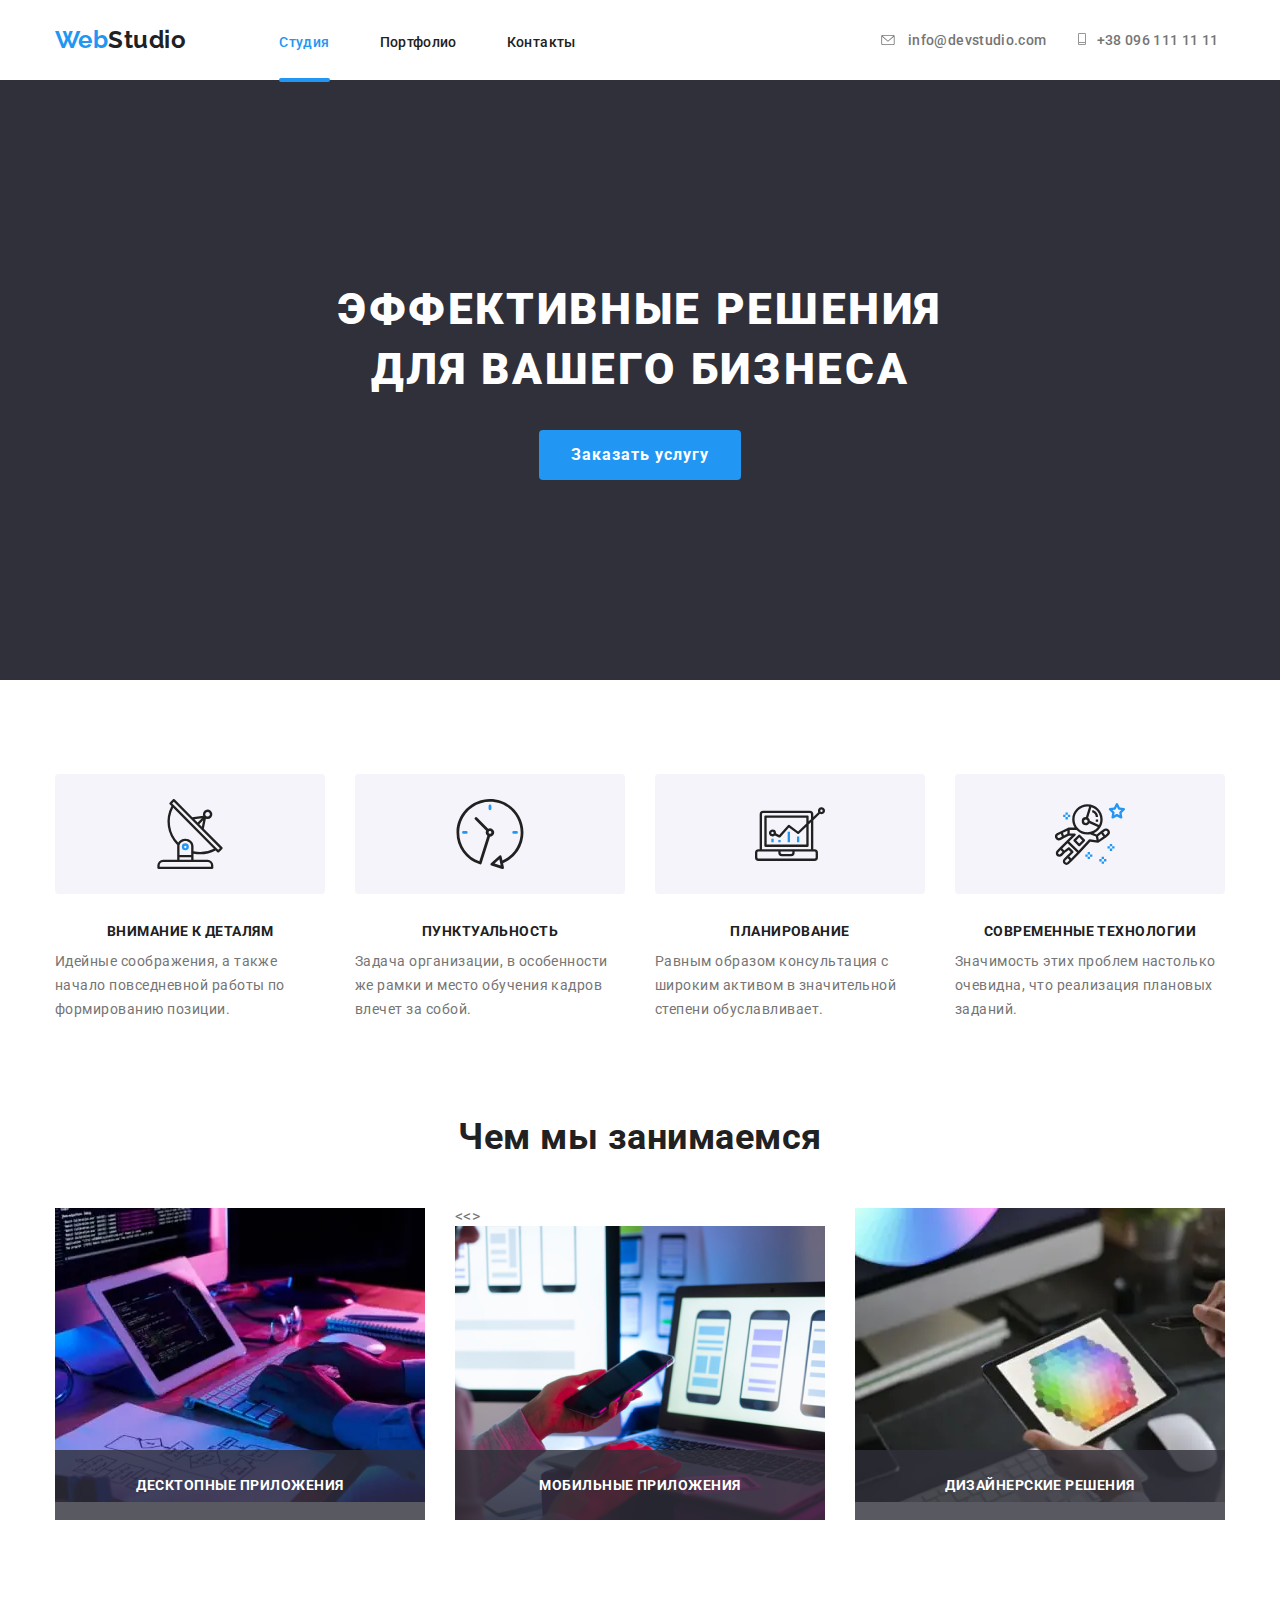
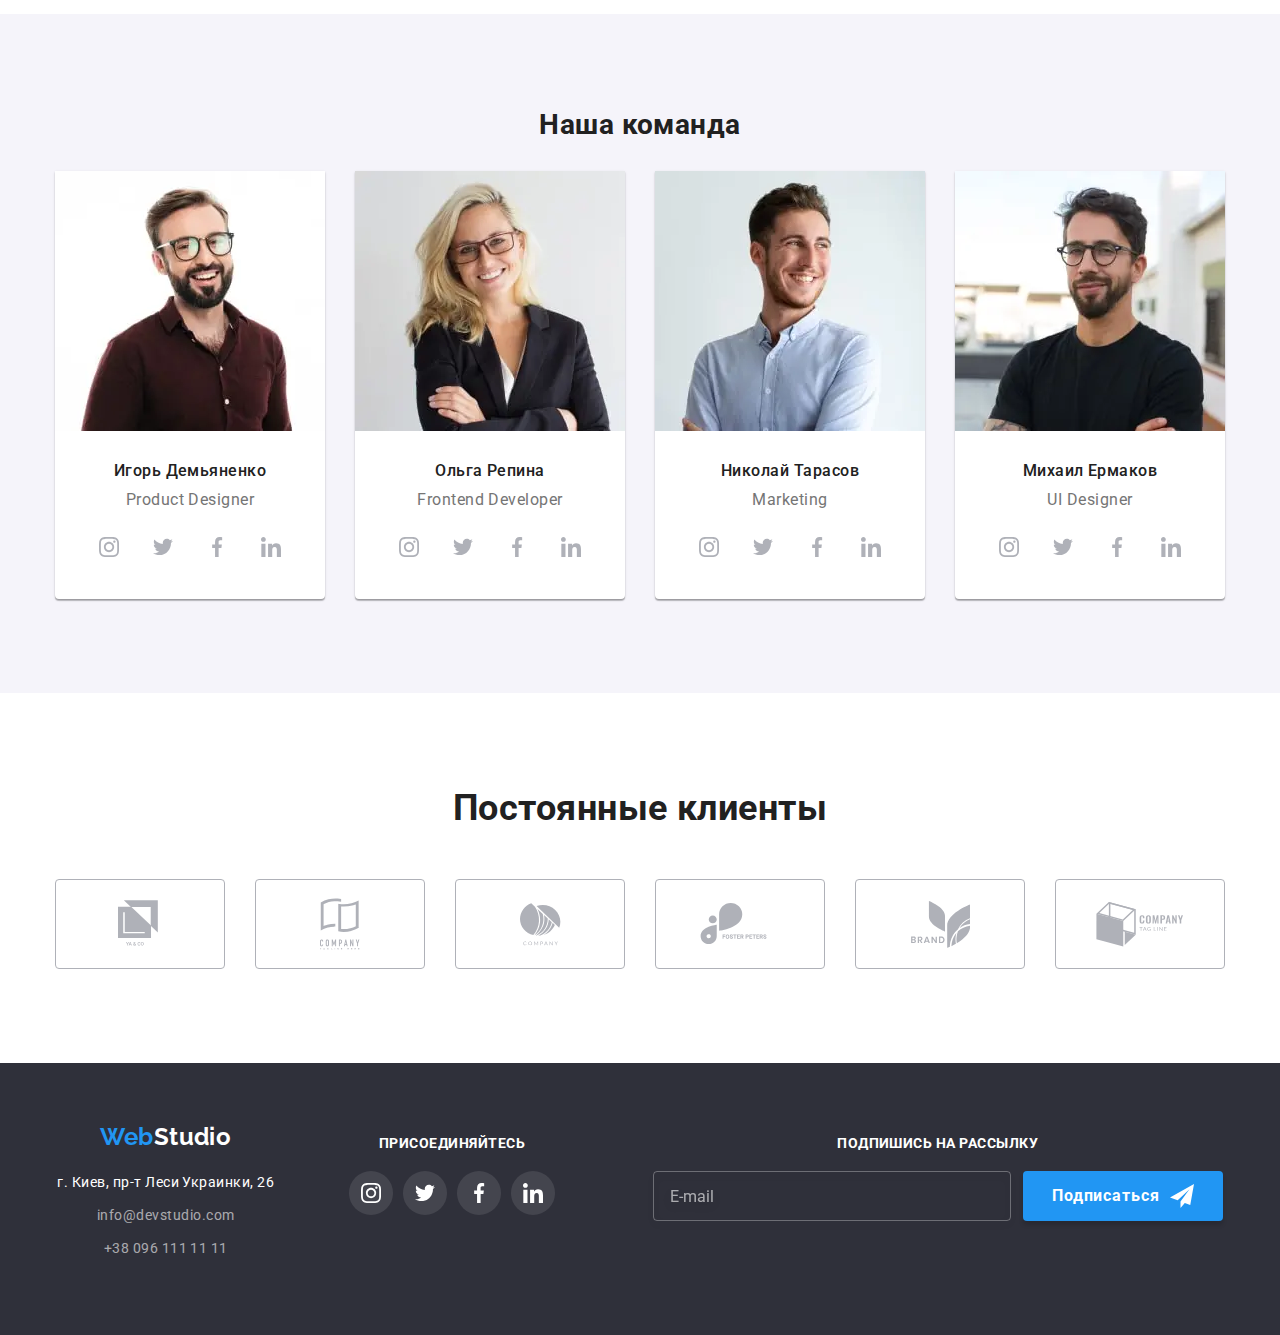
==== index.html @ 1064c952 "hw8" ====
<!DOCTYPE html>
<html lang="ru">

<head>
    <meta charset="UTF-8">
    <meta name="viewport" content="width=device-width, initial-scale=1.0">
    <title>Homework</title>
    <link
        href="https://fonts.googleapis.com/css2?family=Raleway:wght@700&family=Roboto:wght@400;500;700;900&display=swap"
        rel="stylesheet">
    <link rel="stylesheet"
        href="https://cdnjs.cloudflare.com/ajax/libs/modern-normalize/0.7.0/modern-normalize.min.css">
    <link rel="stylesheet" href="./css/main.min.css">

<body>
    <!-- шапка  -->
    <header class="page-header">
        <div class="container">
            <nav class="navigation-contacts">
                <a href=" ./index.html" class="logo link">
                    <span class="logo-color">Web</span>Studio</a>
                <button type="button" class="menu-button is-open" aria-controls="menu-container" aria-expanded="false"
                    data-menu-button>
                    <svg width="20px" height="20px" class="button-svg" aria-label="переключатель мобильного меню">
                        <use class="icon-cross" href="./icons/sprite3.svg#icon-cross-form">
                        </use>
                        <use class="icon-menu" href="./icons/sprite6.svg#menu"></use>
                    </svg></button>
                <div class="menu-container is-open" id="menu-container" data-menu>
                    <ul class="site-nav list">
                        <li class="item"><a href="./index.html" class="link current">Студия</a></li>
                        <li class="item"><a href="./porfolio.html" class="link">Портфолио</a></li>
                        <li class="item"><a href="./contacts.html" class="link">Контакты</a></li>
                    </ul>
                    <address class="header-adress">
                        <ul class="site-contacts list">
                            <li class="contact-item item">
                                <a href="mailto:info@devstudio.com" class="link">
                                    <svg class="contact-icon" width="14" height="10">
                                        <use href="./icons/sprite.svg#envelope"></use>
                                    </svg>
                                    info@devstudio.com</a>
                            </li>
                            <li class="contact-item item"><a href="tel:+380961111111" class="link"><svg
                                        class="contact-icon" width="10" height="12">
                                        <use href="./icons/sprite.svg#tel"></use>
                                    </svg>+38 096 111 11 11</a></li>
                        </ul>
                </div>
                </address>
            </nav>
        </div>
    </header>
    <main>
        <!-- заголовок -->
        <section class="hero">
            <div class="container">
                <h1 class="hero-title">Эффективные решения для
                    вашего
                    бизнеса</h1>
                <button type="button" class="button primary" data-modal-open>Заказать услугу</button>
            </div>
        </section>
        <!-- преимущества -->
        <section class="features">
            <div class="container">
                <h2 class="title-invisable visually-hidden">наши преимущества</h2>
                <ul class="features-list list">
                    <li class="features-list__item attention">
                        <h3 class="features-list__title">Внимание к деталям</h3>
                        <p class="features-list__description">Идейные соображения, а также
                            начало повседневной работы по
                            формированию
                            позиции.</p>
                    </li>
                    <li class="features-list__item  punctuality">
                        <h3 class="features-list__title">Пунктуальность</h3>
                        <p class="features-list__description">Задача организации, в особенности же рамки и место
                            обучения кадров
                            влечет
                            за собой.
                        </p>
                    </li>
                    <li class="features-list__item planing">
                        <h3 class="features-list__title">Планирование</h3>
                        <p class="features-list__description">Равным образом консультация с широким активом в
                            значительной степени
                            обуславливает.
                        </p>
                    </li>
                    <li class="features-list__item tech">
                        <h3 class="features-list__title">Современные технологии</h3>
                        <p class="features-list__description">Значимость этих проблем настолько очевидна, что реализация
                            плановых
                            заданий.</p>
                    </li>
                </ul>
            </div>
        </section>
        <!-- чем мы занимаеся -->
        <section class="work">
            <div class="container">
                <h2 class="work-title">Чем мы занимаемся</h2>
                <ul class="list">
                    <li class="item">
                        <picture>
                            <source srcset="./images/work/img-min.webp 1x, ./images/work/img@2x-min.webp 2x"
                                type="image/webp">
                            <source srcset="./images/work/img-min.jpg 1x, ./images/work/img@2x-min.jpg 2x">
                            <img src="./images/img(1).jpg" alt="разработка для пк">
                        </picture>

                        <h3 class="work-area">Десктопные приложения</h3>
                    </li>
                    <li class="item">
                        <<>
                            <source srcset="./images/work/img-1-min.webp 1x, ./images/work/img@2x-1-min.webp 2x"
                                type="image/webp">
                            <source srcset="./images/work/img-1-min.jpg 1x, ./images/work/img@2x-1-min.jpg 2x">
                            <img src="./images/img(2).jpg" alt="разработка для тел">
                            </>
                            <h3 class="work-area">Мобильные приложения</h3>
                    </li>
                    <li class=" item">
                        <picture>
                            <source srcset="./images/work/img-2-min.webp 1x, ./images/work/img@2x-2-min.webp 2x"
                                type="image/webp">
                            <source srcset="./images/work/img-2-min.jpg 1x, ./images/work/img@2x-2-min.jpg 2x">
                            <img src="./images/img(3).jpg" alt="разработка для планшета">
                        </picture>

                        <h3 class="work-area">Дизайнерские решения</h3>
                    </li>
                </ul>
            </div>
        </section>
        <!-- наша команда -->
        <section class="team">
            <div class="container">
                <h2 class="team__title">Наша команда</h2>
                <ul class="team__list list">
                    <li class="item">
                        <picture>
                            <source srcset="./images/team/img-min.webp 1x, ./images/team/img@2x-min.webp 2x"
                                media="(min-width: 1200px)" type="image/webp">
                            <source srcset="./images/team/imgtab-min.webp 1x, ./images/team/imgtab@2x-min.webp 2x"
                                media="(min-width: 768px)" type="image/webp">
                            <source srcset="./images/team/imgmob-min.webp 1x, ./images/team/imgmob@2x-min.webp 2x"
                                media="(min-width: 320px)" type="image/webp">
                            <source srcset="./images/team/img-min.jpg 1x, ./images/team/img@2x-min.jpg 2x"
                                media="(min-width: 1200px)">
                            <source srcset="./images/team/imgtab-min.jpg 1x, ./images/team/imgtab@2x-min.jpg 2x"
                                media="(min-width: 768px)">
                            <source srcset="./images/team/imgmob-min.jpg 1x, ./images/team/imgmob@2x-min.jpg 2x"
                                media="(min-width: 320px)">
                            <img class="team__img" src="./images/img(4).jpg" alt="дизайнер">
                        </picture>

                        <div class="team-content">
                            <h3 class="team-content__name">Игорь Демьяненко</h3>
                            <p class="team-content__position">Product Designer</p>
                            <ul class="social-list list">
                                <li class="social-list-item">
                                    <a href="#" class="social-link link"><svg class="social-list-svg">
                                            <use href="./icons/sprite.svg#instagram"></use>
                                        </svg></a>
                                </li>
                                <li class="social-list-item">
                                    <a href="" class="social-link link">
                                        <svg class="social-list-svg">
                                            <use href="./icons/sprite.svg#twitter"></use>
                                        </svg>
                                    </a>
                                </li>
                                <li class="social-list-item">
                                    <a href="" class="social-link link">
                                        <svg class="social-list-svg">
                                            <use href="./icons/sprite.svg#facebook"></use>
                                        </svg>
                                    </a>
                                </li>
                                <li class="social-list-item">
                                    <a href="" class="social-link link">
                                        <svg class="social-list-svg">
                                            <use href="./icons/sprite.svg#linkedin"></use>
                                        </svg>
                                    </a>
                                </li>
                            </ul>
                        </div>
                    </li>
                    <li class="item">
                        <picture>
                            <source srcset="./images/team/img-1-min.webp 1x, ./images/team/img@2x-1-min.webp 2x"
                                media="(min-width: 1200px)" type="image/webp">
                            <source srcset="./images/team/imgtab-1-min.webp 1x, ./images/team/imgtab@2x-1-min.webp 2x"
                                media="(min-width: 768px)" type="image/webp">
                            <source srcset="./images/team/imgmob-1-min.webp 1x, ./images/team/imgmob@2x-1-min.webp 2x"
                                media="(min-width: 320px)" type="image/webp">
                            <source srcset="./images/team/img-1-min.jpg 1x, ./images/team/img@2x-1-min.jpg 2x"
                                media="(min-width: 1200px)">
                            <source srcset="./images/team/imgtab-1-min.jpg 1x, ./images/team/imgtab@2x-1-min.jpg 2x"
                                media="(min-width: 768px)">
                            <source srcset="./images/team/imgmob-1-min.jpg 1x, ./images/team/imgmob@2x-1-min.jpg 2x"
                                media="(min-width: 320px)">
                            <img class="team__img" src="./images/img(5).jpg" alt="разработчик">
                        </picture>

                        <div class="team-content">
                            <h3 class="team-content__name">Ольга Репина</h3>
                            <p class="team-content__position">Frontend Developer</p>
                            <ul class="social-list list">
                                <li class="social-list-item">
                                    <a href="#" class="social-link link"><svg class="social-list-svg">
                                            <use href="./icons/sprite.svg#instagram"></use>
                                        </svg></a>
                                </li>
                                <li class="social-list-item">
                                    <a href="#" class="social-link link">
                                        <svg class="social-list-svg">
                                            <use href="./icons/sprite.svg#twitter"></use>
                                        </svg>
                                    </a>
                                </li>
                                <li class="social-list-item">
                                    <a href="#" class="social-link link">
                                        <svg class="social-list-svg">
                                            <use href="./icons/sprite.svg#facebook"></use>
                                        </svg>
                                    </a>
                                </li>
                                <li class="social-list-item">
                                    <a href="#" class="social-link link">
                                        <svg class="social-list-svg">
                                            <use href="./icons/sprite.svg#linkedin"></use>
                                        </svg>
                                    </a>
                                </li>
                            </ul>
                        </div>
                    </li>
                    <li class="item">
                        <picture>
                            <source srcset="./images/team/img-2-min.webp 1x, ./images/team/img@2x-2-min.webp 2x"
                                media="(min-width: 1200px)" type="image/webp">
                            <source srcset="./images/team/imgtab-2-min.webp 1x, ./images/team/imgtab@2x-2-min.webp 2x"
                                media="(min-width: 768px)" type="image/webp">
                            <source srcset="./images/team/imgmob-2-min.webp 1x, ./images/team/imgmob@2x-2-min.webp 2x"
                                media="(min-width: 320px)" type="image/webp">
                            <source srcset="./images/team/img-2-min.jpg 1x, ./images/team/img@2x-2-min.jpg 2x"
                                media="(min-width: 1200px)">
                            <source srcset="./images/team/imgtab-2-min.jpg 1x, ./images/team/imgtab@2x-2-min.jpg 2x"
                                media="(min-width: 768px)">
                            <source srcset="./images/team/imgmob-2-min.jpg 1x, ./images/team/imgmob@2x-2-min.jpg 2x"
                                media="(min-width: 320px)">
                            <img class="team__img" src="./images/img(6).jpg" alt="маркетолог">
                        </picture>
                        <div class="team-content">
                            <h3 class="team-content__name">Николай Тарасов</h3>
                            <p class="team-content__position">Marketing</p>
                            <ul class="social-list list">
                                <li class="social-list-item">
                                    <a href="#" class="social-link link"><svg class="social-list-svg">
                                            <use href="./icons/sprite.svg#instagram"></use>
                                        </svg></a>
                                </li>
                                <li class="social-list-item">
                                    <a href="#" class="social-link link">
                                        <svg class="social-list-svg">
                                            <use href="./icons/sprite.svg#twitter"></use>
                                        </svg>
                                    </a>
                                </li>
                                <li class="social-list-item">
                                    <a href="#" class="social-link link">
                                        <svg class="social-list-svg">
                                            <use href="./icons/sprite.svg#facebook"></use>
                                        </svg>
                                    </a>
                                </li>
                                <li class="social-list-item">
                                    <a href="#" class="social-link link">
                                        <svg class="social-list-svg">
                                            <use href="./icons/sprite.svg#linkedin"></use>
                                        </svg>
                                    </a>
                                </li>
                            </ul>
                        </div>
                    </li>
                    <li class="item">
                        <picture>
                            <source srcset="./images/team/img-3-min.webp 1x, ./images/team/img@2x-3-min.webp 2x"
                                media="(min-width: 1200px)" type="image/webp">
                            <source srcset="./images/team/imgtab-3-min.webp 1x, ./images/team/imgtab@2x-3-min.webp 2x"
                                media="(min-width: 768px)" type="image/webp">
                            <source srcset="./images/team/imgmob-3-min.webp 1x, ./images/team/imgmob@2x-3-min.webp 2x"
                                media="(min-width: 320px)" type="image/webp">
                            <source srcset="./images/team/img-3-min.jpg 1x, ./images/team/img@2x-3-min.jpg 2x"
                                media="(min-width: 1200px)">
                            <source srcset="./images/team/imgtab-3-min.jpg 1x, ./images/team/imgtab@2x-3-min.jpg 2x"
                                media="(min-width: 768px)">
                            <source srcset="./images/team/imgmob-3-min.jpg 1x, ./images/team/imgmob@2x-3-min.jpg 2x"
                                media="(min-width: 320px)">
                            <img class="team__img" src="./images/img(7).jpg" alt="дизайнер интерфейса">
                        </picture>

                        <div class="team-content">
                            <h3 class="team-content__name">Михаил Ермаков</h3>
                            <p class="team-content__position">UI Designer
                            <ul class="social-list list">
                                <li class="social-list-item">
                                    <a href="#" class="social-link link"><svg class="social-list-svg">
                                            <use href="./icons/sprite.svg#instagram"></use>
                                        </svg></a>
                                </li>
                                <li class="social-list-item">
                                    <a href="#" class="social-link link">
                                        <svg class="social-list-svg">
                                            <use href="./icons/sprite.svg#twitter"></use>
                                        </svg>
                                    </a>
                                </li>
                                <li class="social-list-item">
                                    <a href="#" class="social-link link">
                                        <svg class="social-list-svg">
                                            <use href="./icons/sprite.svg#facebook"></use>
                                        </svg>
                                    </a>
                                </li>
                                <li class="social-list-item">
                                    <a href="#" class="social-link link">
                                        <svg class="social-list-svg">
                                            <use href="./icons/sprite.svg#linkedin"></use>
                                        </svg>
                                    </a>
                                </li>
                            </ul>
                        </div>
                    </li>
                </ul>
            </div>
        </section>
        <!-- постоянные клиенты -->
        <section class="clients">
            <div class="container">
                <h2 class="clients__title">Постоянные клиенты</h2>
                <ul class="clients__list list">
                    <li class="clients__list-item">
                        <a href="#" class="clients__link link">
                            <svg class="clients-list-svg" width="44" height="49">
                                <use href=" ./icons/sprite.svg#icon-logo1"></use>
                            </svg>
                        </a>
                    </li>
                    <li class="clients__list-item">
                        <a href="#" class="clients__link link">
                            <svg class="clients-list-svg" width="40" height="52">
                                <use href=" ./icons/sprite.svg#icon-logo2"></use>
                            </svg>
                        </a>
                    </li>
                    <li class="clients__list-item">
                        <a href="#" class="clients__link link">
                            <svg class="clients-list-svg" width="41" height="53">
                                <use href=" ./icons/sprite.svg#icon-logo3"></use>
                            </svg>
                        </a>
                    </li>
                    <li class="clients__list-item">
                        <a href="#" class="clients__link link">
                            <svg class="clients-list-svg" width="80" height="42">
                                <use href=" ./icons/sprite.svg#icon-logo4"></use>
                            </svg>
                        </a>
                    </li>
                    <li class="clients__list-item">
                        <a href="#" class="clients__link link">
                            <svg class="clients-list-svg" width="59" height="47">
                                <use href=" ./icons/sprite.svg#icon-logo5"></use>
                            </svg>
                        </a>
                    </li>
                    <li class="clients__list-item">
                        <a href="#" class="clients__link link">
                            <svg class="clients-list-svg" width="88" height="45">
                                <use href=" ./icons/sprite2.svg#icon-logo6"></use>
                            </svg>
                        </a>
                    </li>
                </ul>
            </div>
        </section>
    </main>
    <!-- футер -->
    <footer class=" footer">
        <div class="container">
            <div class="footer__contact-list">
                <a href="./index.html" class="logo link">
                    <span class="logo-color">Web</span>Studio</a>
                <address class="contacts">
                    <ul class="list">
                        <li class="item">
                            <a href="https://goo.gl/maps/vo4VrYKB1VTrYMW19" class="adress link" target="blanc">г. Киев,
                                пр-т
                                Леси Украинки, 26</a></li>
                        <li class="item"><a class="mail link" href="mailto:info@devstudio.com">info@devstudio.com</a>
                        </li>
                        <li class="item"><a class="tel link" href="tel:+380961111111">+38 096
                                111 11 11</a></li>
                    </ul>
                </address>
            </div>
            <div class="social-links-list">
                <p class="connect">присоединяйтесь</p>
                <ul class="social-list list">
                    <li class="social-list-item">
                        <a href="#" class="social-link link"><svg class="social-list-svg">
                                <use href="./icons/sprite.svg#instagram"></use>
                            </svg></a>
                    </li>
                    <li class="social-list-item">
                        <a href="#" class="social-link link">
                            <svg class="social-list-svg">
                                <use href="./icons/sprite.svg#twitter"></use>
                            </svg>
                        </a>
                    </li>
                    <li class="social-list-item">
                        <a href="#" class="social-link link">
                            <svg class="social-list-svg">
                                <use href="./icons/sprite.svg#facebook"></use>
                            </svg>
                        </a>
                    </li>
                    <li class="social-list-item">
                        <a href="#" class="social-link link">
                            <svg class="social-list-svg">
                                <use href="./icons/sprite.svg#linkedin"></use>
                            </svg>
                        </a>
                    </li>
                </ul>
            </div>
            <div class="footer-form-subscribe">
                <p class="subscribe-title">подпишись на рассылку</p>
                <form class="footer-form-field">
                    <input type="email" name="mail" class="form-subscribe-input" placeholder="E-mail">
                    <button type="submit" class="form-subscribe-button">Подписаться
                        <svg class="subscribe-button-svg" width="24" height="24">
                            <use href="./icons/sprite4.svg#send"></use>
                        </svg>
                    </button>

                </form>


            </div>
        </div>
    </footer>
    <!-- modal -->
    <div class="backdrop is-hidden" data-modal>
        <div class="container modal">
            <button type="button" class="modal-button" data-modal-close>
                <svg class="modal-button-svg">
                    <use href="./icons/sprite3.svg#icon-cross-form">
                    </use>
                </svg>
            </button>
            <form action="#" class="modal-form">
                <p class="title-form">Оставьте свои данные, мы вам перезвоним</p>
                <label class="modal-form-field">
                    Имя
                    <span class="modal-form-input-wrapper">
                        <input type="text" name="user-name" class="modal-form-input">
                        <svg class="modal-form-svg" width="12" height="12">
                            <use href="./icons/sprite4.svg#user"></use>
                        </svg>
                    </span>
                </label>
                <label class="modal-form-field">
                    Телефон
                    <span class="modal-form-input-wrapper">
                        <input type="tel" name="telephone" class="modal-form-input">
                        <svg class="modal-form-svg" width="13" height="13">
                            <use href="./icons/sprite4.svg#phone"></use>
                        </svg>
                    </span>
                </label>
                <label class="modal-form-field">
                    Почта
                    <span class="modal-form-input-wrapper">
                        <input type="email" name="mail" class="modal-form-input">
                        <svg class="modal-form-svg" width="15" height="12">
                            <use href="./icons/sprite4.svg#email"></use>
                        </svg>
                    </span>
                </label>
                <label class="modal-form-field">
                    Комментарий
                    <textarea name="user-message" class="modal-form-message" placeholder="Введите текст"></textarea>
                </label>
                <span class="modal-form-checkbox-wrapper">
                    <input type="checkbox" class="modal-form-policy visually-hidden" name="user-policy" id="user-policy"
                        value="policy accept">
                    <label for="user-policy" class="user-policy-text">Соглашаюсь с рассылкой и принимаю
                        <a href="#" class="terms">Условия договора</a>
                    </label>
                </span>
                <button type="submit" class="modal-form-button">Отправить</button>
            </form>
        </div>

    </div>
    <script>
        const refs = {
            openModalBtn: document.querySelector('[data-modal-open]'),
            closeModalBtn: document.querySelector('[data-modal-close]'),
            modal: document.querySelector('[data-modal]'),
        };

        refs.openModalBtn.addEventListener('click', toggleModal);
        refs.closeModalBtn.addEventListener('click', toggleModal);

        function toggleModal() {
            refs.modal.classList.toggle('is-hidden');
        }
    </script>
    <script>
        (() => {
            const menuBtnRef = document.querySelector("[data-menu-button]");
            const mobileMenuRef = document.querySelector("[data-menu]");
            menuBtnRef.addEventListener("click", () => {
                const expanded =
                    menuBtnRef.getAttribute("aria-expanded") === "true" || false;
                menuBtnRef.classList.toggle("is-open");
                menuBtnRef.setAttribute("aria-expanded", !expanded);
                mobileMenuRef.classList.toggle("is-open");
            });
        })();
    </script>
</body>
---- css/main.min.css ----
.visually-hidden{position:absolute !important;clip:rect(1px 1px 1px 1px);clip:rect(1px, 1px, 1px, 1px);padding:0 !important;border:0 !important;height:1px !important;width:1px !important;overflow:hidden}body{background-color:#fff;color:#757575;font-family:Roboto, sans-serif;letter-spacing:0.03em}*,::after,::before{margin:0;padding:0}.list{list-style:none}.link{text-decoration:none;font-style:normal}img{display:block}.container{width:100%;padding:0 15px;margin:0 auto}@media screen and (min-width: 480px){.container{max-width:480px}}@media screen and (min-width: 768px){.container{max-width:768px}}@media screen and (min-width: 1200px){.container{max-width:1200px}}.button{display:inline-block;border-radius:4px;border:0px;cursor:pointer}.backdrop{position:fixed;padding:0 15px;top:0;left:0;width:100%;height:100%;background:rgba(0,0,0,0.2)}.backdrop.is-hidden{opacity:0;pointer-events:none}.modal{position:absolute;max-width:450px;height:609px;padding:40px;top:50%;left:50%;transform:translate(-50%, -50%);background-color:#fff;box-shadow:0px 1px 3px rgba(0,0,0,0.12),0px 1px 1px rgba(0,0,0,0.14),0px 2px 1px rgba(0,0,0,0.2);border-radius:4px}.modal-button{position:absolute;top:8px;right:8px;width:30px;height:30px;background-color:#fff;border:1px solid rgba(0,0,0,0.1);border-radius:50%;cursor:pointer}.modal-button:hover .modal-button-svg,.modal-button:focus .modal-button-svg{fill:#2196f3}.modal-button-svg{transition:fill 250ms cubic-bezier(0.4, 0, 0.2, 1);width:11px;height:11px}.modal-form{display:flex;flex-direction:column}.title-form{margin-bottom:12px;font-weight:700;font-size:20px;line-height:1.5;text-align:center;color:#212121}.modal-form-svg{transition:fill 250ms cubic-bezier(0.4, 0, 0.2, 1)}.modal-form-input{width:100%;height:40px;padding-left:42px;border:1px solid rgba(33,33,33,0.2);border-radius:4px;transition:border 250ms cubic-bezier(0.4, 0, 0.2, 1)}.modal-form-input:hover,.modal-form-input:focus{outline:none;border:1px solid #2196f3}.modal-form-input:hover+.modal-form-svg,.modal-form-input:focus+.modal-form-svg{fill:#2196f3}.modal-form-field{font-size:12px;line-height:14px;letter-spacing:0.01em;color:#757575}.modal-form-input-wrapper{display:block;position:relative;margin-top:4px}.modal-form-svg{position:absolute;left:15px;top:50%;transform:translateY(-50%);display:block}.modal-form-field{margin-bottom:10px}.modal-form-message{resize:none;width:100%;height:120px;margin-top:4px;padding:12px 16px;border:1px solid rgba(33,33,33,0.2);border-radius:4px;transition:border 250ms cubic-bezier(0.4, 0, 0.2, 1)}.modal-form-message:hover,.modal-form-message:focus{outline:none;border:1px solid #2196f3}.modal-form-message::placeholder{font-size:12px;line-height:1.166;letter-spacing:0.01em;color:rgba(117,117,117,0.5)}.modal-form-checkbox-wrapper{text-align:center;margin-bottom:30px}.user-policy-text{font-size:12px;line-height:1.167;text-align:center}.user-policy-text .terms{color:#2196f3}.modal-form-button{margin:0 auto;font-weight:700;font-size:16px;line-height:1.87;text-align:center;letter-spacing:0.06em;color:#ffffff;width:200px;height:50px;background:#2196f3;box-shadow:0px 4px 4px rgba(0,0,0,0.15);border-radius:4px;border:0}.user-policy-text{display:flex;align-items:center}.user-policy-text::before{content:"";display:block;width:16px;height:15px;background-image:url(../icons/chbox.svg);margin-right:8px}.modal-form-policy:checked+.user-policy-text::before{background-image:url(../icons/chboxchecked.svg),url(../icons/chboxbcg.svg);background-repeat:no-repeat;background-position:center}@media screen and (min-width: 1200px){.modal{max-width:528px;height:581px}.title-form{font-size:20px;line-height:1.15}.modal-form-message{width:448px}.user-policy-text{font-size:14px;line-height:1.71}.modal-form-checkbox-wrapper{margin-left:auto;margin-right:auto}}.logo{display:block;color:#212121;font-family:Raleway, sans-serif;font-weight:700;font-size:24px;line-height:1.167}.logo-color{color:#2196f3}.page-header{position:relative}.logo{padding-top:16px;padding-bottom:16px}.menu-container{font-weight:500;font-size:18px;line-height:1.167;letter-spacing:0.02em;text-align:center}.site-nav .link{color:#212121}.site-nav .current{position:relative;color:#2196f3}.site-nav .current::after{content:"";position:absolute;width:100%;height:4px;left:0;bottom:-8px;background:#2196f3;border-radius:2px}.site-nav .link:hover,.site-nav .link:focus{color:#2196f3}.site-contacts .link{color:#757575;transition:color 250ms cubic-bezier(0.4, 0, 0.2, 1)}.site-contacts .link:hover,.site-contacts .link:focus{color:#2196f3;fill:#2196f3}.site-contacts .link:hover .contact-icon,.site-contacts .link:focus .contact-icon{fill:#2196f3}.contact-icon{margin-right:8px;fill:#757575;transition:fill 250ms cubic-bezier(0.4, 0, 0.2, 1)}@media screen and (max-width: 767px){.menu-button{display:inline-flex;justify-content:center;align-items:center;margin-left:auto;padding:0;border:none;background-color:transparent;transition:fill 250ms cubic-bezier(0.4, 0, 0.2, 1);width:40px;height:40px}.menu-button .icon-cross{display:none}.menu-button.is-open .icon-cross{display:block}.menu-button.is-open .icon-menu{display:none}.menu-button .icon-cross:hover,.menu-button .icon-menu:hover{fill:#2196f3;cursor:pointer}.menu-container{display:none;position:absolute;padding-top:60px;padding-bottom:60px;top:100%;left:0;width:100%;height:453px;background-color:#fff;z-index:1;box-shadow:0px 4px 8px rgba(0,0,0,0.04),0px 2px 4px rgba(0,0,0,0.08),0px 1px 3px rgba(0,0,0,0.16)}.menu-container.is-open{display:block}.site-contacts .item+.item{margin-top:16px}.site-nav{margin-bottom:60px}.site-nav .item+.item{margin-top:52px}}@media screen and (min-width: 768px){.menu-button{display:none}.logo{padding-top:26px;padding-bottom:26px}.navigation-contacts{display:flex;align-items:center}.site-nav{display:flex;margin-left:88px;align-items:center}.site-nav .link{padding-top:32px;padding-bottom:32px;font-size:14px;line-height:1.142}.site-nav .item+.item{margin-left:50px}.site-nav .current::after{bottom:0px}.menu-container{display:flex;align-items:center}.site-contacts{margin-left:80px;text-align:left}.site-contacts .link{display:block;font-size:12px;line-height:1.167}}@media screen and (min-width: 768px) and (max-width: 1199px){.site-contacts .item+.item{margin-top:10px}}@media screen and (min-width: 1200px){.site-contacts{display:flex;align-items:center;margin-left:305px}.site-contacts .link{font-size:14px;line-height:1.143}.site-contacts .item+.item{margin-left:30px}.contact-icon{margin-right:10px}.site-nav{margin-left:93px}}.hero{padding-top:118px;padding-bottom:118px;margin:0 auto;width:100%;height:400px;background-image:linear-gradient(to right, rgba(47,48,58,0.4), rgba(47,48,58,0.4)),url(../images/hero/headermob-min.jpg);background-repeat:no-repeat;background-size:cover;background-position:center;background-color:#2f303a;text-align:center}@media screen and (min-device-pixel-ratio: 2), screen and (min-resolution: 192dpi), screen and (min-resolution: 2dppx){.hero{background-image:linear-gradient(to right, rgba(47,48,58,0.4), rgba(47,48,58,0.4)),url("../images/hero/headermob@2x-min.jpg")}}.hero-title{margin-bottom:30px;margin-left:auto;margin-right:auto;color:#fff;font-weight:900;font-size:26px;line-height:1.62;letter-spacing:0.06em;text-transform:uppercase}.button.primary{background-color:#2196f3;color:#fff;font-weight:700;font-size:16px;line-height:1.87;letter-spacing:0.06em;min-width:200px;height:50px;padding:10px 32px}@media screen and (min-width: 320px) and (max-width: 1199px){.hero-title{max-width:360px}}@media screen and (min-width: 768px){.hero{background-image:linear-gradient(to right, rgba(47,48,58,0.4), rgba(47,48,58,0.4)),url(../images/hero/headertab-min.jpg)}}@media screen and (min-device-pixel-ratio: 2), screen and (min-resolution: 192dpi), screen and (min-resolution: 2dppx){.hero{background-image:linear-gradient(to right, rgba(47,48,58,0.4), rgba(47,48,58,0.4)),url("../images/hero/headertab@2x-min.jpg")}}@media screen and (min-width: 1200px){.hero{max-width:1600px;min-height:600px;margin:0 auto;background-image:linear-gradient(to right, rgba(47,48,58,0.4), rgba(47,48,58,0.4)),url(../images/hero/img-min.jpg);padding-top:200px;padding-bottom:200px}}@media screen and (min-width: 1200px) and (min-device-pixel-ratio: 2), screen and (min-width: 1200px) and (min-resolution: 192dpi), screen and (min-width: 1200px) and (min-resolution: 2dppx){.hero .hero{background-image:linear-gradient(to right, rgba(47,48,58,0.4), rgba(47,48,58,0.4)),url("../images/hero/img@2x-min.jpg")}}@media screen and (min-width: 1200px){.hero-title{width:696px;font-size:44px;line-height:1.36}}.features{padding-top:60px;padding-bottom:60px}.features-list__title{margin-bottom:10px;font-weight:700;font-size:14px;line-height:1.14;text-align:center;text-transform:uppercase;color:#212121}.features-list_item{max-width:450px}.features-list__description{font-size:14px;line-height:1.71}.features-list__item:not(:last-child){margin-bottom:30px}.features-list__item::before{content:"";display:block;height:120px;margin-bottom:30px;background-repeat:no-repeat;background-position:center;background-color:#f5f4fa;border-radius:4px}.features-list .attention::before{background-image:url(../icons/antenna.svg)}.features-list .punctuality::before{background-image:url(../icons/clock.svg)}.features-list .planing::before{background-image:url(../icons/diagram.svg)}.features-list .tech::before{background-image:url(../icons/astronaut.svg)}@media screen and (min-width: 768px){.features-list{display:flex;flex-wrap:wrap;align-items:flex-start}.features-list__item{display:inline-block;max-width:354px}.features-list__item:nth-child(odd){margin-right:30px}.features-list__item:nth-last-child(-n+2){margin-bottom:0px}}@media screen and (min-width: 1200px){.features{padding-top:94px;padding-bottom:94px}.features .features-list__item{max-width:270px;margin:0px}.features-list{justify-content:space-between}}@media screen and (max-width: 1199px){.work{display:none}}.work{padding-bottom:94px}.work .list{display:flex;justify-content:space-between}.work .item{position:relative}.work-title{margin-bottom:50px;color:#212121;font-weight:700;font-size:36px;line-height:1.17;text-align:center}.work-area{position:absolute;left:0;bottom:0;min-height:70px;width:100%;padding-top:27px;padding-bottom:27px;background:rgba(47,48,58,0.8);font-weight:700;font-size:14px;line-height:1.142;text-align:center;text-transform:uppercase;color:#fff}.team{padding-top:60px;padding-bottom:60px;margin:0 auto;background-color:#f5f4fa}.team__title{margin-bottom:30px;font-weight:700;font-size:28px;line-height:1.179;text-align:center;color:#212121}.team-list{max-width:450px}.team__img{max-width:100%}.team-content{padding:30px  24px}.team-content__name{margin-bottom:10px;color:#212121;font-weight:500;font-size:16px;line-height:1.19;text-align:center}.team-content__position{margin-bottom:16px;font-size:16px;line-height:1.19;text-align:center}.team .item{background-color:#ffffff;border-radius:0px 0px 4px 4px;box-shadow:0px 1px 3px rgba(0,0,0,0.12),0px 1px 1px rgba(0,0,0,0.14),0px 2px 1px rgba(0,0,0,0.2)}@media screen and (min-width: 480px) and (max-width: 767px){.team .item:not(:last-child){margin-bottom:30px}}@media screen and (min-width: 768px){.team__list{display:flex;flex-wrap:wrap;justify-content:space-between}.team .team__img{max-width:354px}.team-content{padding:30px 74px 24px}}@media screen and (min-width: 768px) and (max-width: 1199px){.team__list .item:nth-child(-n+2){margin-bottom:30px}}@media screen and (min-width: 1200px){.team{padding-top:94px;padding-bottom:94px}.team .team__img{max-width:270px}.team-content{padding:30px 32px}.team .team .item{margin-bottom:0}}.social-list{display:flex;justify-content:space-between;max-width:206px;margin-left:auto;margin-right:auto}.social-list-svg{width:20px;height:20px;fill:#afb1b8;transition:fill 250ms cubic-bezier(0.4, 0, 0.2, 1)}.social-link{display:flex;justify-content:center;align-items:center;width:44px;height:44px;border-radius:50%;background-color:#fff;transition:background-color 250ms cubic-bezier(0.4, 0, 0.2, 1)}.social-link:hover,.social-link:focus{background-color:#2196f3}.social-link:hover .social-list-svg,.social-link:focus .social-list-svg{fill:#ffffff}.clients{padding-top:60px;padding-bottom:60px}.clients__title{margin-bottom:30px;font-weight:700;font-size:28px;line-height:1.179;text-align:center;color:#212121}.clients__list{display:flex;flex-wrap:wrap;justify-content:space-between}.clients__list-item{width:calc((100% - 30px) / 2)}.clients__link{display:flex;justify-content:center;align-items:center;height:90px;border:1px solid #afb1b8;border-radius:4px;fill:#afb1b8;transition:border-color 250ms cubic-bezier(0.4, 0, 0.2, 1)}.clients__link:hover .clients-list-svg,.clients__link:focus .clients-list-svg{fill:#2196f3}.clients__link:hover,.clients__link:focus{border-color:#2196f3}.clients-list-svg{transition:fill 250ms cubic-bezier(0.4, 0, 0.2, 1)}@media screen and (min-width: 320px) and (max-width: 767px){.clients__list-item:nth-child(-n+4){margin-bottom:30px}}@media screen and (min-width: 768px){.clients__list-item{width:226px}}@media screen and (min-width: 768px) and (max-width: 1199px){.clients__list-item:nth-child(-n+3){margin-bottom:30px}}@media screen and (min-width: 1200px){.clients{padding-top:94px;padding-bottom:94px}.clients__title{margin-bottom:50px;font-size:36px;line-height:1.167}.clients__list-item{width:170px}}.footer{text-align:center;margin:0 auto;padding-top:60px;padding-bottom:60px;background-color:#2f303a}.footer .logo{margin-bottom:20px;color:#ffffff;padding:0}.footer .item+.item{margin-top:8px}.footer .contacts{margin-bottom:60px}.footer .social-list{margin-bottom:60px}.footer .social-link{background-color:rgba(255,255,255,0.1)}.footer .social-list-svg{fill:#fff}.navigation-contacts{display:flex;align-items:center}.adress.link{color:#ffffff;font-size:14px;line-height:1.71;font-style:normal}.mail,.tel{color:rgba(255,255,255,0.6);font-size:14px;line-height:1.71;font-style:normal}.connect{font-weight:700;font-size:14px;line-height:1.142;text-transform:uppercase;padding-top:12px;margin-bottom:20px;color:#ffffff}.social-link:hover,.social-link:focus{background-color:#2196f3}.subscribe-title{margin-bottom:20px;font-weight:700;font-size:14px;line-height:1.142;text-transform:uppercase;color:#ffffff}.form-subscribe-input{width:100%;height:50px;padding-left:16px;margin-bottom:20px;border:1px solid rgba(255,255,255,0.3);box-sizing:border-box;filter:drop-shadow(0px 4px 4px rgba(0,0,0,0.15));border-radius:4px;background-color:transparent;font-size:16px;line-height:1.25;color:rgba(255,255,255,0.6)}.form-subscribe-input::placeholder{font-size:16px;line-height:1.25;color:rgba(255,255,255,0.6)}.form-subscribe-button{display:flex;align-items:center;margin:0 auto;padding:10px 28px 10px 29px;width:200px;height:50px;font-weight:bold;font-size:16px;line-height:1.87;text-align:center;letter-spacing:0.06em;color:#ffffff;border:0px;background:#2196f3;box-shadow:0px 4px 4px rgba(0,0,0,0.15);border-radius:4px}.subscribe-button-svg{margin-left:10px}@media screen and (min-width: 768px){.footer .container{display:flex;flex-wrap:wrap;justify-content:space-around}.footer .container .social-list{padding-left:0;padding-right:0;margin-bottom:60px;min-width:206px}.footer__contact-list{display:inline-block}.connect{padding-top:5px}.social-links-list{display:inline-block}.form-subscribe-input{width:450px}}@media screen and (min-width: 1200px){.footer .item+.item{margin-top:9px}.footer .social-links-list{margin-left:70px}.footer .contacts{margin-bottom:0}.footer .social-link{margin-bottom:0}.connect{padding-top:12px}.subscribe-title{padding-top:12px}.footer-form-subscribe{margin-left:93px}.form-subscribe-input{width:358px}.footer-form-field{display:flex}.subscribe-button-svg{margin-left:10px}.subscribe-title{padding-top:12px;margin-bottom:20px;font-weight:700;font-size:14px;line-height:1.142;text-transform:uppercase;color:#ffffff}.form-subscribe-button{margin-left:12px}}.portfolio{padding-bottom:60px;padding-top:60px;border-top:1px solid #ececec}.filters{display:flex;flex-wrap:wrap;margin-bottom:40px}@media screen and (min-width: 320px) and (max-width: 479px){.portfolio-description{padding-top:70px;padding-bottom:70px;font-size:16px}}@media screen and (min-width: 480px) and (max-width: 767px){.portfolio-description{padding-top:77px;padding-bottom:77px;font-size:18px}}@media screen and (min-width: 320px) and (max-width: 767px){.filters .item:nth-child(-n+3){margin-bottom:15px}}@media screen and (min-width: 768px) and (max-width: 1199px){.card-content{max-width:354px;min-height:146px}}.button.secondary{margin-right:8px;background-color:#f5f4fa;color:#212121;font-weight:500;font-size:16px;line-height:1.62;letter-spacing:0.03em;height:38px;padding:6px 22px;transition:color 250ms cubic-bezier(0.4, 0, 0.2, 1),background-color 250ms cubic-bezier(0.4, 0, 0.2, 1)}.button.secondary:hover,.button.secondary:focus{background-color:#2196f3;color:#fff;box-shadow:0px 3px 1px rgba(0,0,0,0.1),0px 1px 2px rgba(0,0,0,0.08),0px 2px 2px rgba(0,0,0,0.12)}.card-content{padding:20px 24px;border:1px solid #eeeeee;border-top:none}.porfolio-item:hover{box-shadow:0px 1px 1px rgba(0,0,0,0.12),0px 4px 4px rgba(0,0,0,0.06),1px 4px 6px rgba(0,0,0,0.16);cursor:pointer}.portfolio__img{width:100%;height:294px}.portfolio-title{margin-bottom:4px;color:#212121;font-weight:700;font-size:18px;line-height:2;letter-spacing:0.06em}.porfolio-text{font-size:16px;line-height:1.88}.portfolio-list .item:not(:last-child){margin-bottom:30px}.portfolio-thumb{position:relative;overflow:hidden}.portfolio-description{align-items:center;position:absolute;top:0;left:0;padding-left:24px;padding-right:24px;width:100%;height:100%;line-height:1.56;background:rgba(33,150,243,0.9);color:#fff;opacity:0;transform:translateY(100%);transition:transform 250ms cubic-bezier(0.4, 0, 0.2, 1)}.porfolio-item:hover .portfolio-description{transform:translateY(0);opacity:1}@media screen and (min-width: 768px){.portfolio-list{display:flex;flex-wrap:wrap;justify-content:space-between}.portfolio__img{width:354px;height:294px}.portfolio-thumb{position:relative;overflow:hidden}.portfolio-description{padding:49px 24px}}@media screen and (min-width: 1200px){.portfolio{padding-top:94px;padding-bottom:94px}.filters{justify-content:center}.portfolio .filters{margin-bottom:50px}.portfolio__img{width:370px;height:294px}.portfolio__img .portfolio-list .item{margin-right:30px;margin-bottom:30px;width:370px}.portfolio__img .portfolio-list .item:nth-child(3n){margin-right:0}.portfolio__img .portfolio-list .item:nth-last-child(-n+3){margin-bottom:0}.portfolio__img .portfolio-description{padding:63px 24px}.portfolio__img .portfolio-title{margin-bottom:4px;color:#212121;font-weight:700;font-size:18px;line-height:2;letter-spacing:0.06em}}
/*# sourceMappingURL=main.min.css.map */
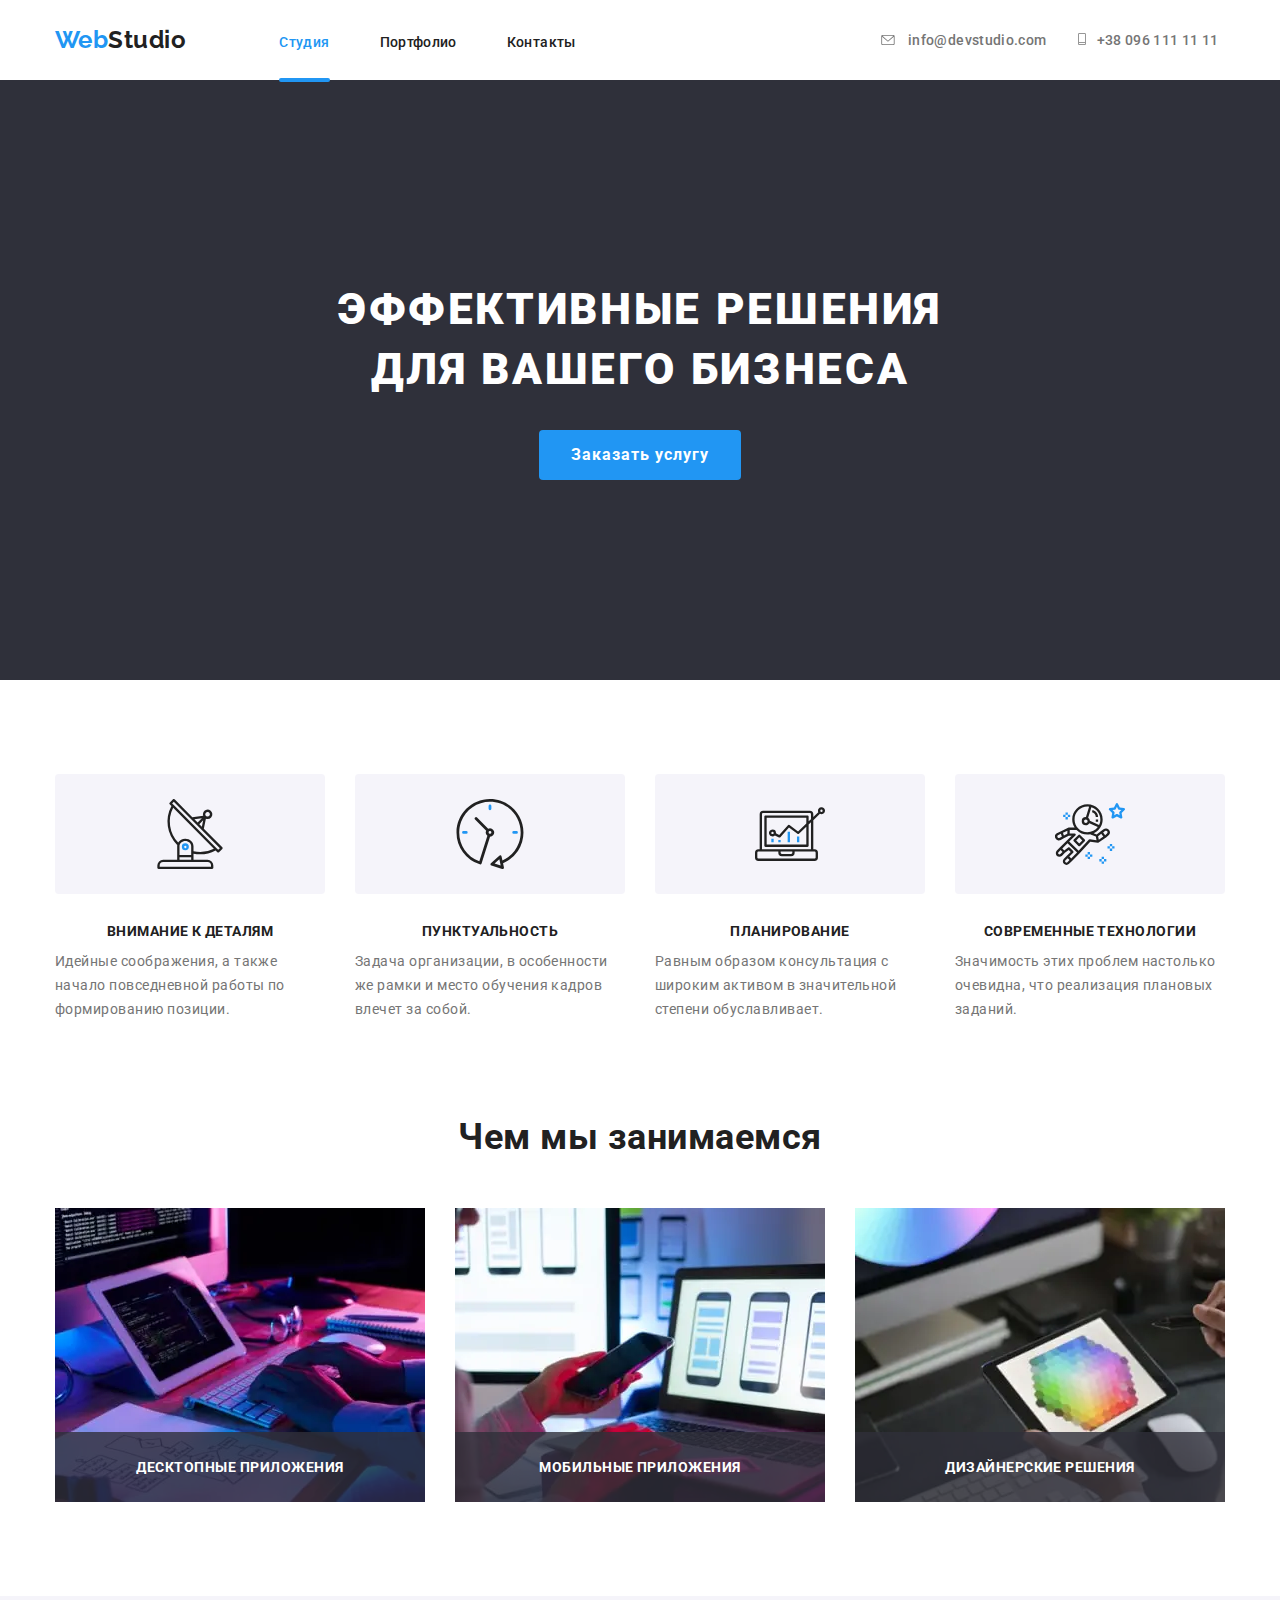
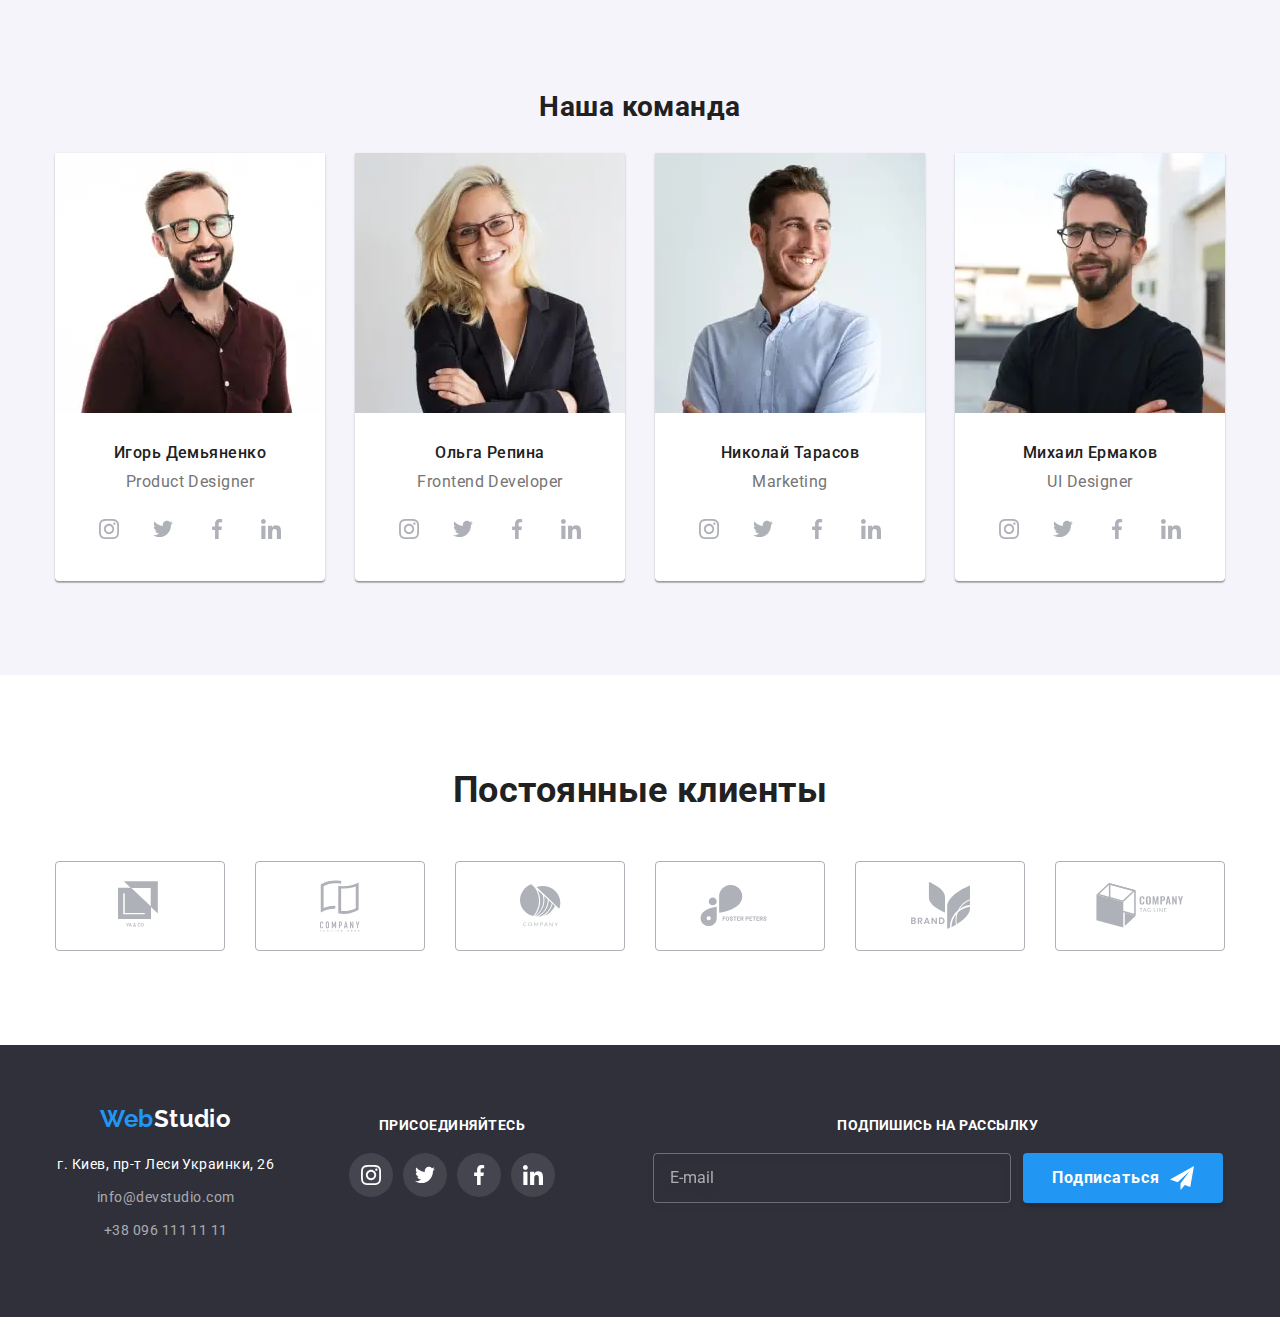
==== commit 529c84cb: "hw8" ====
--- a/index.html
+++ b/index.html
@@ -46,8 +46,9 @@
                                         <use href="./icons/sprite.svg#tel"></use>
                                     </svg>+38 096 111 11 11</a></li>
                         </ul>
+                    </address>
                 </div>
-                </address>
+
             </nav>
         </div>
     </header>
@@ -113,13 +114,15 @@
                         <h3 class="work-area">Десктопные приложения</h3>
                     </li>
                     <li class="item">
-                        <<>
+                        <picture>
                             <source srcset="./images/work/img-1-min.webp 1x, ./images/work/img@2x-1-min.webp 2x"
                                 type="image/webp">
                             <source srcset="./images/work/img-1-min.jpg 1x, ./images/work/img@2x-1-min.jpg 2x">
                             <img src="./images/img(2).jpg" alt="разработка для тел">
-                            </>
-                            <h3 class="work-area">Мобильные приложения</h3>
+                        </picture>
+
+
+                        <h3 class="work-area">Мобильные приложения</h3>
                     </li>
                     <li class=" item">
                         <picture>
--- a/css/main.min.css
+++ b/css/main.min.css
@@ -1,2 +1,2 @@
-.visually-hidden{position:absolute !important;clip:rect(1px 1px 1px 1px);clip:rect(1px, 1px, 1px, 1px);padding:0 !important;border:0 !important;height:1px !important;width:1px !important;overflow:hidden}body{background-color:#fff;color:#757575;font-family:Roboto, sans-serif;letter-spacing:0.03em}*,::after,::before{margin:0;padding:0}.list{list-style:none}.link{text-decoration:none;font-style:normal}img{display:block}.container{width:100%;padding:0 15px;margin:0 auto}@media screen and (min-width: 480px){.container{max-width:480px}}@media screen and (min-width: 768px){.container{max-width:768px}}@media screen and (min-width: 1200px){.container{max-width:1200px}}.button{display:inline-block;border-radius:4px;border:0px;cursor:pointer}.backdrop{position:fixed;padding:0 15px;top:0;left:0;width:100%;height:100%;background:rgba(0,0,0,0.2)}.backdrop.is-hidden{opacity:0;pointer-events:none}.modal{position:absolute;max-width:450px;height:609px;padding:40px;top:50%;left:50%;transform:translate(-50%, -50%);background-color:#fff;box-shadow:0px 1px 3px rgba(0,0,0,0.12),0px 1px 1px rgba(0,0,0,0.14),0px 2px 1px rgba(0,0,0,0.2);border-radius:4px}.modal-button{position:absolute;top:8px;right:8px;width:30px;height:30px;background-color:#fff;border:1px solid rgba(0,0,0,0.1);border-radius:50%;cursor:pointer}.modal-button:hover .modal-button-svg,.modal-button:focus .modal-button-svg{fill:#2196f3}.modal-button-svg{transition:fill 250ms cubic-bezier(0.4, 0, 0.2, 1);width:11px;height:11px}.modal-form{display:flex;flex-direction:column}.title-form{margin-bottom:12px;font-weight:700;font-size:20px;line-height:1.5;text-align:center;color:#212121}.modal-form-svg{transition:fill 250ms cubic-bezier(0.4, 0, 0.2, 1)}.modal-form-input{width:100%;height:40px;padding-left:42px;border:1px solid rgba(33,33,33,0.2);border-radius:4px;transition:border 250ms cubic-bezier(0.4, 0, 0.2, 1)}.modal-form-input:hover,.modal-form-input:focus{outline:none;border:1px solid #2196f3}.modal-form-input:hover+.modal-form-svg,.modal-form-input:focus+.modal-form-svg{fill:#2196f3}.modal-form-field{font-size:12px;line-height:14px;letter-spacing:0.01em;color:#757575}.modal-form-input-wrapper{display:block;position:relative;margin-top:4px}.modal-form-svg{position:absolute;left:15px;top:50%;transform:translateY(-50%);display:block}.modal-form-field{margin-bottom:10px}.modal-form-message{resize:none;width:100%;height:120px;margin-top:4px;padding:12px 16px;border:1px solid rgba(33,33,33,0.2);border-radius:4px;transition:border 250ms cubic-bezier(0.4, 0, 0.2, 1)}.modal-form-message:hover,.modal-form-message:focus{outline:none;border:1px solid #2196f3}.modal-form-message::placeholder{font-size:12px;line-height:1.166;letter-spacing:0.01em;color:rgba(117,117,117,0.5)}.modal-form-checkbox-wrapper{text-align:center;margin-bottom:30px}.user-policy-text{font-size:12px;line-height:1.167;text-align:center}.user-policy-text .terms{color:#2196f3}.modal-form-button{margin:0 auto;font-weight:700;font-size:16px;line-height:1.87;text-align:center;letter-spacing:0.06em;color:#ffffff;width:200px;height:50px;background:#2196f3;box-shadow:0px 4px 4px rgba(0,0,0,0.15);border-radius:4px;border:0}.user-policy-text{display:flex;align-items:center}.user-policy-text::before{content:"";display:block;width:16px;height:15px;background-image:url(../icons/chbox.svg);margin-right:8px}.modal-form-policy:checked+.user-policy-text::before{background-image:url(../icons/chboxchecked.svg),url(../icons/chboxbcg.svg);background-repeat:no-repeat;background-position:center}@media screen and (min-width: 1200px){.modal{max-width:528px;height:581px}.title-form{font-size:20px;line-height:1.15}.modal-form-message{width:448px}.user-policy-text{font-size:14px;line-height:1.71}.modal-form-checkbox-wrapper{margin-left:auto;margin-right:auto}}.logo{display:block;color:#212121;font-family:Raleway, sans-serif;font-weight:700;font-size:24px;line-height:1.167}.logo-color{color:#2196f3}.page-header{position:relative}.logo{padding-top:16px;padding-bottom:16px}.menu-container{font-weight:500;font-size:18px;line-height:1.167;letter-spacing:0.02em;text-align:center}.site-nav .link{color:#212121}.site-nav .current{position:relative;color:#2196f3}.site-nav .current::after{content:"";position:absolute;width:100%;height:4px;left:0;bottom:-8px;background:#2196f3;border-radius:2px}.site-nav .link:hover,.site-nav .link:focus{color:#2196f3}.site-contacts .link{color:#757575;transition:color 250ms cubic-bezier(0.4, 0, 0.2, 1)}.site-contacts .link:hover,.site-contacts .link:focus{color:#2196f3;fill:#2196f3}.site-contacts .link:hover .contact-icon,.site-contacts .link:focus .contact-icon{fill:#2196f3}.contact-icon{margin-right:8px;fill:#757575;transition:fill 250ms cubic-bezier(0.4, 0, 0.2, 1)}@media screen and (max-width: 767px){.menu-button{display:inline-flex;justify-content:center;align-items:center;margin-left:auto;padding:0;border:none;background-color:transparent;transition:fill 250ms cubic-bezier(0.4, 0, 0.2, 1);width:40px;height:40px}.menu-button .icon-cross{display:none}.menu-button.is-open .icon-cross{display:block}.menu-button.is-open .icon-menu{display:none}.menu-button .icon-cross:hover,.menu-button .icon-menu:hover{fill:#2196f3;cursor:pointer}.menu-container{display:none;position:absolute;padding-top:60px;padding-bottom:60px;top:100%;left:0;width:100%;height:453px;background-color:#fff;z-index:1;box-shadow:0px 4px 8px rgba(0,0,0,0.04),0px 2px 4px rgba(0,0,0,0.08),0px 1px 3px rgba(0,0,0,0.16)}.menu-container.is-open{display:block}.site-contacts .item+.item{margin-top:16px}.site-nav{margin-bottom:60px}.site-nav .item+.item{margin-top:52px}}@media screen and (min-width: 768px){.menu-button{display:none}.logo{padding-top:26px;padding-bottom:26px}.navigation-contacts{display:flex;align-items:center}.site-nav{display:flex;margin-left:88px;align-items:center}.site-nav .link{padding-top:32px;padding-bottom:32px;font-size:14px;line-height:1.142}.site-nav .item+.item{margin-left:50px}.site-nav .current::after{bottom:0px}.menu-container{display:flex;align-items:center}.site-contacts{margin-left:80px;text-align:left}.site-contacts .link{display:block;font-size:12px;line-height:1.167}}@media screen and (min-width: 768px) and (max-width: 1199px){.site-contacts .item+.item{margin-top:10px}}@media screen and (min-width: 1200px){.site-contacts{display:flex;align-items:center;margin-left:305px}.site-contacts .link{font-size:14px;line-height:1.143}.site-contacts .item+.item{margin-left:30px}.contact-icon{margin-right:10px}.site-nav{margin-left:93px}}.hero{padding-top:118px;padding-bottom:118px;margin:0 auto;width:100%;height:400px;background-image:linear-gradient(to right, rgba(47,48,58,0.4), rgba(47,48,58,0.4)),url(../images/hero/headermob-min.jpg);background-repeat:no-repeat;background-size:cover;background-position:center;background-color:#2f303a;text-align:center}@media screen and (min-device-pixel-ratio: 2), screen and (min-resolution: 192dpi), screen and (min-resolution: 2dppx){.hero{background-image:linear-gradient(to right, rgba(47,48,58,0.4), rgba(47,48,58,0.4)),url("../images/hero/headermob@2x-min.jpg")}}.hero-title{margin-bottom:30px;margin-left:auto;margin-right:auto;color:#fff;font-weight:900;font-size:26px;line-height:1.62;letter-spacing:0.06em;text-transform:uppercase}.button.primary{background-color:#2196f3;color:#fff;font-weight:700;font-size:16px;line-height:1.87;letter-spacing:0.06em;min-width:200px;height:50px;padding:10px 32px}@media screen and (min-width: 320px) and (max-width: 1199px){.hero-title{max-width:360px}}@media screen and (min-width: 768px){.hero{background-image:linear-gradient(to right, rgba(47,48,58,0.4), rgba(47,48,58,0.4)),url(../images/hero/headertab-min.jpg)}}@media screen and (min-device-pixel-ratio: 2), screen and (min-resolution: 192dpi), screen and (min-resolution: 2dppx){.hero{background-image:linear-gradient(to right, rgba(47,48,58,0.4), rgba(47,48,58,0.4)),url("../images/hero/headertab@2x-min.jpg")}}@media screen and (min-width: 1200px){.hero{max-width:1600px;min-height:600px;margin:0 auto;background-image:linear-gradient(to right, rgba(47,48,58,0.4), rgba(47,48,58,0.4)),url(../images/hero/img-min.jpg);padding-top:200px;padding-bottom:200px}}@media screen and (min-width: 1200px) and (min-device-pixel-ratio: 2), screen and (min-width: 1200px) and (min-resolution: 192dpi), screen and (min-width: 1200px) and (min-resolution: 2dppx){.hero .hero{background-image:linear-gradient(to right, rgba(47,48,58,0.4), rgba(47,48,58,0.4)),url("../images/hero/img@2x-min.jpg")}}@media screen and (min-width: 1200px){.hero-title{width:696px;font-size:44px;line-height:1.36}}.features{padding-top:60px;padding-bottom:60px}.features-list__title{margin-bottom:10px;font-weight:700;font-size:14px;line-height:1.14;text-align:center;text-transform:uppercase;color:#212121}.features-list_item{max-width:450px}.features-list__description{font-size:14px;line-height:1.71}.features-list__item:not(:last-child){margin-bottom:30px}.features-list__item::before{content:"";display:block;height:120px;margin-bottom:30px;background-repeat:no-repeat;background-position:center;background-color:#f5f4fa;border-radius:4px}.features-list .attention::before{background-image:url(../icons/antenna.svg)}.features-list .punctuality::before{background-image:url(../icons/clock.svg)}.features-list .planing::before{background-image:url(../icons/diagram.svg)}.features-list .tech::before{background-image:url(../icons/astronaut.svg)}@media screen and (min-width: 768px){.features-list{display:flex;flex-wrap:wrap;align-items:flex-start}.features-list__item{display:inline-block;max-width:354px}.features-list__item:nth-child(odd){margin-right:30px}.features-list__item:nth-last-child(-n+2){margin-bottom:0px}}@media screen and (min-width: 1200px){.features{padding-top:94px;padding-bottom:94px}.features .features-list__item{max-width:270px;margin:0px}.features-list{justify-content:space-between}}@media screen and (max-width: 1199px){.work{display:none}}.work{padding-bottom:94px}.work .list{display:flex;justify-content:space-between}.work .item{position:relative}.work-title{margin-bottom:50px;color:#212121;font-weight:700;font-size:36px;line-height:1.17;text-align:center}.work-area{position:absolute;left:0;bottom:0;min-height:70px;width:100%;padding-top:27px;padding-bottom:27px;background:rgba(47,48,58,0.8);font-weight:700;font-size:14px;line-height:1.142;text-align:center;text-transform:uppercase;color:#fff}.team{padding-top:60px;padding-bottom:60px;margin:0 auto;background-color:#f5f4fa}.team__title{margin-bottom:30px;font-weight:700;font-size:28px;line-height:1.179;text-align:center;color:#212121}.team-list{max-width:450px}.team__img{max-width:100%}.team-content{padding:30px  24px}.team-content__name{margin-bottom:10px;color:#212121;font-weight:500;font-size:16px;line-height:1.19;text-align:center}.team-content__position{margin-bottom:16px;font-size:16px;line-height:1.19;text-align:center}.team .item{background-color:#ffffff;border-radius:0px 0px 4px 4px;box-shadow:0px 1px 3px rgba(0,0,0,0.12),0px 1px 1px rgba(0,0,0,0.14),0px 2px 1px rgba(0,0,0,0.2)}@media screen and (min-width: 480px) and (max-width: 767px){.team .item:not(:last-child){margin-bottom:30px}}@media screen and (min-width: 768px){.team__list{display:flex;flex-wrap:wrap;justify-content:space-between}.team .team__img{max-width:354px}.team-content{padding:30px 74px 24px}}@media screen and (min-width: 768px) and (max-width: 1199px){.team__list .item:nth-child(-n+2){margin-bottom:30px}}@media screen and (min-width: 1200px){.team{padding-top:94px;padding-bottom:94px}.team .team__img{max-width:270px}.team-content{padding:30px 32px}.team .team .item{margin-bottom:0}}.social-list{display:flex;justify-content:space-between;max-width:206px;margin-left:auto;margin-right:auto}.social-list-svg{width:20px;height:20px;fill:#afb1b8;transition:fill 250ms cubic-bezier(0.4, 0, 0.2, 1)}.social-link{display:flex;justify-content:center;align-items:center;width:44px;height:44px;border-radius:50%;background-color:#fff;transition:background-color 250ms cubic-bezier(0.4, 0, 0.2, 1)}.social-link:hover,.social-link:focus{background-color:#2196f3}.social-link:hover .social-list-svg,.social-link:focus .social-list-svg{fill:#ffffff}.clients{padding-top:60px;padding-bottom:60px}.clients__title{margin-bottom:30px;font-weight:700;font-size:28px;line-height:1.179;text-align:center;color:#212121}.clients__list{display:flex;flex-wrap:wrap;justify-content:space-between}.clients__list-item{width:calc((100% - 30px) / 2)}.clients__link{display:flex;justify-content:center;align-items:center;height:90px;border:1px solid #afb1b8;border-radius:4px;fill:#afb1b8;transition:border-color 250ms cubic-bezier(0.4, 0, 0.2, 1)}.clients__link:hover .clients-list-svg,.clients__link:focus .clients-list-svg{fill:#2196f3}.clients__link:hover,.clients__link:focus{border-color:#2196f3}.clients-list-svg{transition:fill 250ms cubic-bezier(0.4, 0, 0.2, 1)}@media screen and (min-width: 320px) and (max-width: 767px){.clients__list-item:nth-child(-n+4){margin-bottom:30px}}@media screen and (min-width: 768px){.clients__list-item{width:226px}}@media screen and (min-width: 768px) and (max-width: 1199px){.clients__list-item:nth-child(-n+3){margin-bottom:30px}}@media screen and (min-width: 1200px){.clients{padding-top:94px;padding-bottom:94px}.clients__title{margin-bottom:50px;font-size:36px;line-height:1.167}.clients__list-item{width:170px}}.footer{text-align:center;margin:0 auto;padding-top:60px;padding-bottom:60px;background-color:#2f303a}.footer .logo{margin-bottom:20px;color:#ffffff;padding:0}.footer .item+.item{margin-top:8px}.footer .contacts{margin-bottom:60px}.footer .social-list{margin-bottom:60px}.footer .social-link{background-color:rgba(255,255,255,0.1)}.footer .social-list-svg{fill:#fff}.navigation-contacts{display:flex;align-items:center}.adress.link{color:#ffffff;font-size:14px;line-height:1.71;font-style:normal}.mail,.tel{color:rgba(255,255,255,0.6);font-size:14px;line-height:1.71;font-style:normal}.connect{font-weight:700;font-size:14px;line-height:1.142;text-transform:uppercase;padding-top:12px;margin-bottom:20px;color:#ffffff}.social-link:hover,.social-link:focus{background-color:#2196f3}.subscribe-title{margin-bottom:20px;font-weight:700;font-size:14px;line-height:1.142;text-transform:uppercase;color:#ffffff}.form-subscribe-input{width:100%;height:50px;padding-left:16px;margin-bottom:20px;border:1px solid rgba(255,255,255,0.3);box-sizing:border-box;filter:drop-shadow(0px 4px 4px rgba(0,0,0,0.15));border-radius:4px;background-color:transparent;font-size:16px;line-height:1.25;color:rgba(255,255,255,0.6)}.form-subscribe-input::placeholder{font-size:16px;line-height:1.25;color:rgba(255,255,255,0.6)}.form-subscribe-button{display:flex;align-items:center;margin:0 auto;padding:10px 28px 10px 29px;width:200px;height:50px;font-weight:bold;font-size:16px;line-height:1.87;text-align:center;letter-spacing:0.06em;color:#ffffff;border:0px;background:#2196f3;box-shadow:0px 4px 4px rgba(0,0,0,0.15);border-radius:4px}.subscribe-button-svg{margin-left:10px}@media screen and (min-width: 768px){.footer .container{display:flex;flex-wrap:wrap;justify-content:space-around}.footer .container .social-list{padding-left:0;padding-right:0;margin-bottom:60px;min-width:206px}.footer__contact-list{display:inline-block}.connect{padding-top:5px}.social-links-list{display:inline-block}.form-subscribe-input{width:450px}}@media screen and (min-width: 1200px){.footer .item+.item{margin-top:9px}.footer .social-links-list{margin-left:70px}.footer .contacts{margin-bottom:0}.footer .social-link{margin-bottom:0}.connect{padding-top:12px}.subscribe-title{padding-top:12px}.footer-form-subscribe{margin-left:93px}.form-subscribe-input{width:358px}.footer-form-field{display:flex}.subscribe-button-svg{margin-left:10px}.subscribe-title{padding-top:12px;margin-bottom:20px;font-weight:700;font-size:14px;line-height:1.142;text-transform:uppercase;color:#ffffff}.form-subscribe-button{margin-left:12px}}.portfolio{padding-bottom:60px;padding-top:60px;border-top:1px solid #ececec}.filters{display:flex;flex-wrap:wrap;margin-bottom:40px}@media screen and (min-width: 320px) and (max-width: 479px){.portfolio-description{padding-top:70px;padding-bottom:70px;font-size:16px}}@media screen and (min-width: 480px) and (max-width: 767px){.portfolio-description{padding-top:77px;padding-bottom:77px;font-size:18px}}@media screen and (min-width: 320px) and (max-width: 767px){.filters .item:nth-child(-n+3){margin-bottom:15px}}@media screen and (min-width: 768px) and (max-width: 1199px){.card-content{max-width:354px;min-height:146px}}.button.secondary{margin-right:8px;background-color:#f5f4fa;color:#212121;font-weight:500;font-size:16px;line-height:1.62;letter-spacing:0.03em;height:38px;padding:6px 22px;transition:color 250ms cubic-bezier(0.4, 0, 0.2, 1),background-color 250ms cubic-bezier(0.4, 0, 0.2, 1)}.button.secondary:hover,.button.secondary:focus{background-color:#2196f3;color:#fff;box-shadow:0px 3px 1px rgba(0,0,0,0.1),0px 1px 2px rgba(0,0,0,0.08),0px 2px 2px rgba(0,0,0,0.12)}.card-content{padding:20px 24px;border:1px solid #eeeeee;border-top:none}.porfolio-item:hover{box-shadow:0px 1px 1px rgba(0,0,0,0.12),0px 4px 4px rgba(0,0,0,0.06),1px 4px 6px rgba(0,0,0,0.16);cursor:pointer}.portfolio__img{width:100%;height:294px}.portfolio-title{margin-bottom:4px;color:#212121;font-weight:700;font-size:18px;line-height:2;letter-spacing:0.06em}.porfolio-text{font-size:16px;line-height:1.88}.portfolio-list .item:not(:last-child){margin-bottom:30px}.portfolio-thumb{position:relative;overflow:hidden}.portfolio-description{align-items:center;position:absolute;top:0;left:0;padding-left:24px;padding-right:24px;width:100%;height:100%;line-height:1.56;background:rgba(33,150,243,0.9);color:#fff;opacity:0;transform:translateY(100%);transition:transform 250ms cubic-bezier(0.4, 0, 0.2, 1)}.porfolio-item:hover .portfolio-description{transform:translateY(0);opacity:1}@media screen and (min-width: 768px){.portfolio-list{display:flex;flex-wrap:wrap;justify-content:space-between}.portfolio__img{width:354px;height:294px}.portfolio-thumb{position:relative;overflow:hidden}.portfolio-description{padding:49px 24px}}@media screen and (min-width: 1200px){.portfolio{padding-top:94px;padding-bottom:94px}.filters{justify-content:center}.portfolio .filters{margin-bottom:50px}.portfolio__img{width:370px;height:294px}.portfolio__img .portfolio-list .item{margin-right:30px;margin-bottom:30px;width:370px}.portfolio__img .portfolio-list .item:nth-child(3n){margin-right:0}.portfolio__img .portfolio-list .item:nth-last-child(-n+3){margin-bottom:0}.portfolio__img .portfolio-description{padding:63px 24px}.portfolio__img .portfolio-title{margin-bottom:4px;color:#212121;font-weight:700;font-size:18px;line-height:2;letter-spacing:0.06em}}
+.visually-hidden{position:absolute !important;clip:rect(1px 1px 1px 1px);clip:rect(1px, 1px, 1px, 1px);padding:0 !important;border:0 !important;height:1px !important;width:1px !important;overflow:hidden}body{background-color:#fff;color:#757575;font-family:Roboto, sans-serif;letter-spacing:0.03em}*,::after,::before{margin:0;padding:0}.list{list-style:none}.link{text-decoration:none;font-style:normal}img{display:block}.container{width:100%;padding:0 15px;margin:0 auto}@media screen and (min-width: 480px){.container{max-width:480px}}@media screen and (min-width: 768px){.container{max-width:768px}}@media screen and (min-width: 1200px){.container{max-width:1200px}}.button{display:inline-block;border-radius:4px;border:0px;cursor:pointer}.backdrop{position:fixed;padding:0 15px;top:0;left:0;width:100%;height:100%;background:rgba(0,0,0,0.2)}.backdrop.is-hidden{opacity:0;pointer-events:none}.modal{position:absolute;max-width:450px;height:609px;padding:40px;top:50%;left:50%;transform:translate(-50%, -50%);background-color:#fff;box-shadow:0px 1px 3px rgba(0,0,0,0.12),0px 1px 1px rgba(0,0,0,0.14),0px 2px 1px rgba(0,0,0,0.2);border-radius:4px}.modal-button{position:absolute;top:8px;right:8px;width:30px;height:30px;background-color:#fff;border:1px solid rgba(0,0,0,0.1);border-radius:50%;cursor:pointer}.modal-button:hover .modal-button-svg,.modal-button:focus .modal-button-svg{fill:#2196f3}.modal-button-svg{transition:fill 250ms cubic-bezier(0.4, 0, 0.2, 1);width:11px;height:11px}.modal-form{display:flex;flex-direction:column}.title-form{margin-bottom:12px;font-weight:700;font-size:20px;line-height:1.5;text-align:center;color:#212121}.modal-form-svg{transition:fill 250ms cubic-bezier(0.4, 0, 0.2, 1)}.modal-form-input{width:100%;height:40px;padding-left:42px;border:1px solid rgba(33,33,33,0.2);border-radius:4px;transition:border 250ms cubic-bezier(0.4, 0, 0.2, 1)}.modal-form-input:hover,.modal-form-input:focus{outline:none;border:1px solid #2196f3}.modal-form-input:hover+.modal-form-svg,.modal-form-input:focus+.modal-form-svg{fill:#2196f3}.modal-form-field{font-size:12px;line-height:14px;letter-spacing:0.01em;color:#757575}.modal-form-input-wrapper{display:block;position:relative;margin-top:4px}.modal-form-svg{position:absolute;left:15px;top:50%;transform:translateY(-50%);display:block}.modal-form-field{margin-bottom:10px}.modal-form-message{resize:none;width:100%;height:120px;margin-top:4px;padding:12px 16px;border:1px solid rgba(33,33,33,0.2);border-radius:4px;transition:border 250ms cubic-bezier(0.4, 0, 0.2, 1)}.modal-form-message:hover,.modal-form-message:focus{outline:none;border:1px solid #2196f3}.modal-form-message::placeholder{font-size:12px;line-height:1.166;letter-spacing:0.01em;color:rgba(117,117,117,0.5)}.modal-form-checkbox-wrapper{text-align:center;margin-bottom:30px}.user-policy-text{font-size:12px;line-height:1.167;text-align:center}.user-policy-text .terms{color:#2196f3}.modal-form-button{margin:0 auto;font-weight:700;font-size:16px;line-height:1.87;text-align:center;letter-spacing:0.06em;color:#ffffff;width:200px;height:50px;background:#2196f3;box-shadow:0px 4px 4px rgba(0,0,0,0.15);border-radius:4px;border:0}.user-policy-text{display:flex;align-items:center}.user-policy-text::before{content:"";display:block;width:16px;height:15px;background-image:url(../icons/chbox.svg);margin-right:8px}.modal-form-policy:checked+.user-policy-text::before{background-image:url(../icons/chboxchecked.svg),url(../icons/chboxbcg.svg);background-repeat:no-repeat;background-position:center}@media screen and (min-width: 1200px){.modal{max-width:528px;height:581px}.title-form{font-size:20px;line-height:1.15}.modal-form-message{width:448px}.user-policy-text{font-size:14px;line-height:1.71}.modal-form-checkbox-wrapper{margin-left:auto;margin-right:auto}}.logo{display:block;color:#212121;font-family:Raleway, sans-serif;font-weight:700;font-size:24px;line-height:1.167}.logo-color{color:#2196f3}.page-header{position:relative}.logo{padding-top:16px;padding-bottom:16px}.menu-container{font-weight:500;font-size:18px;line-height:1.167;letter-spacing:0.02em;text-align:center}.site-nav .link{color:#212121}.site-nav .current{position:relative;color:#2196f3}.site-nav .current::after{content:"";position:absolute;width:100%;height:4px;left:0;bottom:-8px;background:#2196f3;border-radius:2px}.site-nav .link:hover,.site-nav .link:focus{color:#2196f3}.site-contacts .link{color:#757575;transition:color 250ms cubic-bezier(0.4, 0, 0.2, 1)}.site-contacts .link:hover,.site-contacts .link:focus{color:#2196f3;fill:#2196f3}.site-contacts .link:hover .contact-icon,.site-contacts .link:focus .contact-icon{fill:#2196f3}.contact-icon{margin-right:8px;fill:#757575;transition:fill 250ms cubic-bezier(0.4, 0, 0.2, 1)}@media screen and (max-width: 767px){.menu-button{display:inline-flex;justify-content:center;align-items:center;margin-left:auto;padding:0;border:none;background-color:transparent;transition:fill 250ms cubic-bezier(0.4, 0, 0.2, 1);width:40px;height:40px}.menu-button .icon-cross{display:none}.menu-button.is-open .icon-cross{display:block}.menu-button.is-open .icon-menu{display:none}.menu-button .icon-cross:hover,.menu-button .icon-menu:hover{fill:#2196f3;cursor:pointer}.menu-container{display:none;position:absolute;padding-top:60px;padding-bottom:60px;top:100%;left:0;width:100%;height:453px;background-color:#fff;z-index:1;box-shadow:0px 4px 8px rgba(0,0,0,0.04),0px 2px 4px rgba(0,0,0,0.08),0px 1px 3px rgba(0,0,0,0.16)}.menu-container.is-open{display:block}.site-contacts .item+.item{margin-top:16px}.site-nav{margin-bottom:60px}.site-nav .item+.item{margin-top:52px}}@media screen and (min-width: 768px){.menu-button{display:none}.logo{padding-top:26px;padding-bottom:26px}.navigation-contacts{display:flex;align-items:center}.site-nav{display:flex;margin-left:88px;align-items:center}.site-nav .link{padding-top:32px;padding-bottom:32px;font-size:14px;line-height:1.142}.site-nav .item+.item{margin-left:50px}.site-nav .current::after{bottom:0px}.menu-container{display:flex;align-items:center}.site-contacts{margin-left:80px;text-align:left}.site-contacts .link{display:block;font-size:12px;line-height:1.167}}@media screen and (min-width: 768px) and (max-width: 1199px){.site-contacts .item+.item{margin-top:10px}}@media screen and (min-width: 1200px){.site-contacts{display:flex;align-items:center;margin-left:305px}.site-contacts .link{font-size:14px;line-height:1.143}.site-contacts .item+.item{margin-left:30px}.contact-icon{margin-right:10px}.site-nav{margin-left:93px}}.hero{padding-top:118px;padding-bottom:118px;margin:0 auto;width:100%;height:400px;background-image:linear-gradient(to right, rgba(47,48,58,0.4), rgba(47,48,58,0.4)),url("../images/hero/headermob-min.jpg");background-repeat:no-repeat;background-size:cover;background-position:center;background-color:#2f303a;text-align:center}@media screen and (min-device-pixel-ratio: 2), screen and (min-resolution: 192dpi), screen and (min-resolution: 2dppx){.hero{background-image:linear-gradient(to right, rgba(47,48,58,0.4), rgba(47,48,58,0.4)),url("../images/hero/headermob@2x-min.jpg")}}.hero-title{margin-bottom:30px;margin-left:auto;margin-right:auto;color:#fff;font-weight:900;font-size:26px;line-height:1.62;letter-spacing:0.06em;text-transform:uppercase}.button.primary{background-color:#2196f3;color:#fff;font-weight:700;font-size:16px;line-height:1.87;letter-spacing:0.06em;min-width:200px;height:50px;padding:10px 32px}@media screen and (min-width: 320px) and (max-width: 1199px){.hero-title{max-width:360px}}@media screen and (min-width: 768px){.hero{background-image:linear-gradient(to right, rgba(47,48,58,0.4), rgba(47,48,58,0.4)),url("../images/hero/headertab-min.jpg")}}@media screen and (min-device-pixel-ratio: 2), screen and (min-resolution: 192dpi), screen and (min-resolution: 2dppx){.hero{background-image:linear-gradient(to right, rgba(47,48,58,0.4), rgba(47,48,58,0.4)),url("../images/hero/headertab@2x-min.jpg")}}@media screen and (min-width: 1200px){.hero{max-width:1600px;min-height:600px;margin:0 auto;background-image:linear-gradient(to right, rgba(47,48,58,0.4), rgba(47,48,58,0.4)),url("../images/hero/img-min.jpg");padding-top:200px;padding-bottom:200px}}@media screen and (min-width: 1200px) and (min-device-pixel-ratio: 2), screen and (min-width: 1200px) and (min-resolution: 192dpi), screen and (min-width: 1200px) and (min-resolution: 2dppx){.hero .hero{background-image:linear-gradient(to right, rgba(47,48,58,0.4), rgba(47,48,58,0.4)),url("../images/hero/img@2x-min.jpg")}}@media screen and (min-width: 1200px){.hero-title{width:696px;font-size:44px;line-height:1.36}}.features{padding-top:60px;padding-bottom:60px}.features-list__title{margin-bottom:10px;font-weight:700;font-size:14px;line-height:1.14;text-align:center;text-transform:uppercase;color:#212121}.features-list_item{max-width:450px}.features-list__description{font-size:14px;line-height:1.71}.features-list__item:not(:last-child){margin-bottom:30px}.features-list__item::before{content:"";display:block;height:120px;margin-bottom:30px;background-repeat:no-repeat;background-position:center;background-color:#f5f4fa;border-radius:4px}.features-list .attention::before{background-image:url(../icons/antenna.svg)}.features-list .punctuality::before{background-image:url(../icons/clock.svg)}.features-list .planing::before{background-image:url(../icons/diagram.svg)}.features-list .tech::before{background-image:url(../icons/astronaut.svg)}@media screen and (min-width: 768px){.features-list{display:flex;flex-wrap:wrap;align-items:flex-start}.features-list__item{display:inline-block;max-width:354px}.features-list__item:nth-child(odd){margin-right:30px}.features-list__item:nth-last-child(-n+2){margin-bottom:0px}}@media screen and (min-width: 1200px){.features{padding-top:94px;padding-bottom:94px}.features .features-list__item{max-width:270px;margin:0px}.features-list{justify-content:space-between}}@media screen and (max-width: 1199px){.work{display:none}}.work{padding-bottom:94px}.work .list{display:flex;justify-content:space-between}.work .item{position:relative}.work-title{margin-bottom:50px;color:#212121;font-weight:700;font-size:36px;line-height:1.17;text-align:center}.work-area{position:absolute;left:0;bottom:0;min-height:70px;width:100%;padding-top:27px;padding-bottom:27px;background:rgba(47,48,58,0.8);font-weight:700;font-size:14px;line-height:1.142;text-align:center;text-transform:uppercase;color:#fff}.team{padding-top:60px;padding-bottom:60px;margin:0 auto;background-color:#f5f4fa}.team__title{margin-bottom:30px;font-weight:700;font-size:28px;line-height:1.179;text-align:center;color:#212121}.team-list{max-width:450px}.team__img{max-width:100%}.team-content{padding:30px  24px}.team-content__name{margin-bottom:10px;color:#212121;font-weight:500;font-size:16px;line-height:1.19;text-align:center}.team-content__position{margin-bottom:16px;font-size:16px;line-height:1.19;text-align:center}.team .item{background-color:#ffffff;border-radius:0px 0px 4px 4px;box-shadow:0px 1px 3px rgba(0,0,0,0.12),0px 1px 1px rgba(0,0,0,0.14),0px 2px 1px rgba(0,0,0,0.2)}@media screen and (min-width: 480px) and (max-width: 767px){.team .item:not(:last-child){margin-bottom:30px}}@media screen and (min-width: 768px){.team__list{display:flex;flex-wrap:wrap;justify-content:space-between}.team .team__img{max-width:354px}.team-content{padding:30px 74px 24px}}@media screen and (min-width: 768px) and (max-width: 1199px){.team__list .item:nth-child(-n+2){margin-bottom:30px}}@media screen and (min-width: 1200px){.team{padding-top:94px;padding-bottom:94px}.team .team__img{max-width:270px}.team-content{padding:30px 32px}.team .team .item{margin-bottom:0}}.social-list{display:flex;justify-content:space-between;max-width:206px;margin-left:auto;margin-right:auto}.social-list-svg{width:20px;height:20px;fill:#afb1b8;transition:fill 250ms cubic-bezier(0.4, 0, 0.2, 1)}.social-link{display:flex;justify-content:center;align-items:center;width:44px;height:44px;border-radius:50%;background-color:#fff;transition:background-color 250ms cubic-bezier(0.4, 0, 0.2, 1)}.social-link:hover,.social-link:focus{background-color:#2196f3}.social-link:hover .social-list-svg,.social-link:focus .social-list-svg{fill:#ffffff}.clients{padding-top:60px;padding-bottom:60px}.clients__title{margin-bottom:30px;font-weight:700;font-size:28px;line-height:1.179;text-align:center;color:#212121}.clients__list{display:flex;flex-wrap:wrap;justify-content:space-between}.clients__list-item{width:calc((100% - 30px) / 2)}.clients__link{display:flex;justify-content:center;align-items:center;height:90px;border:1px solid #afb1b8;border-radius:4px;fill:#afb1b8;transition:border-color 250ms cubic-bezier(0.4, 0, 0.2, 1)}.clients__link:hover .clients-list-svg,.clients__link:focus .clients-list-svg{fill:#2196f3}.clients__link:hover,.clients__link:focus{border-color:#2196f3}.clients-list-svg{transition:fill 250ms cubic-bezier(0.4, 0, 0.2, 1)}@media screen and (min-width: 320px) and (max-width: 767px){.clients__list-item:nth-child(-n+4){margin-bottom:30px}}@media screen and (min-width: 768px){.clients__list-item{width:226px}}@media screen and (min-width: 768px) and (max-width: 1199px){.clients__list-item:nth-child(-n+3){margin-bottom:30px}}@media screen and (min-width: 1200px){.clients{padding-top:94px;padding-bottom:94px}.clients__title{margin-bottom:50px;font-size:36px;line-height:1.167}.clients__list-item{width:170px}}.footer{text-align:center;margin:0 auto;padding-top:60px;padding-bottom:60px;background-color:#2f303a}.footer .logo{margin-bottom:20px;color:#ffffff;padding:0}.footer .item+.item{margin-top:8px}.footer .contacts{margin-bottom:60px}.footer .social-list{margin-bottom:60px}.footer .social-link{background-color:rgba(255,255,255,0.1)}.footer .social-list-svg{fill:#fff}.navigation-contacts{display:flex;align-items:center}.adress.link{color:#ffffff;font-size:14px;line-height:1.71;font-style:normal}.mail,.tel{color:rgba(255,255,255,0.6);font-size:14px;line-height:1.71;font-style:normal}.connect{font-weight:700;font-size:14px;line-height:1.142;text-transform:uppercase;padding-top:12px;margin-bottom:20px;color:#ffffff}.social-link:hover,.social-link:focus{background-color:#2196f3}.subscribe-title{margin-bottom:20px;font-weight:700;font-size:14px;line-height:1.142;text-transform:uppercase;color:#ffffff}.form-subscribe-input{width:100%;height:50px;padding-left:16px;margin-bottom:20px;border:1px solid rgba(255,255,255,0.3);box-sizing:border-box;filter:drop-shadow(0px 4px 4px rgba(0,0,0,0.15));border-radius:4px;background-color:transparent;font-size:16px;line-height:1.25;color:rgba(255,255,255,0.6)}.form-subscribe-input::placeholder{font-size:16px;line-height:1.25;color:rgba(255,255,255,0.6)}.form-subscribe-button{display:flex;align-items:center;margin:0 auto;padding:10px 28px 10px 29px;width:200px;height:50px;font-weight:bold;font-size:16px;line-height:1.87;text-align:center;letter-spacing:0.06em;color:#ffffff;border:0px;background:#2196f3;box-shadow:0px 4px 4px rgba(0,0,0,0.15);border-radius:4px}.subscribe-button-svg{margin-left:10px}@media screen and (min-width: 768px){.footer .container{display:flex;flex-wrap:wrap;justify-content:space-around}.footer .container .social-list{padding-left:0;padding-right:0;margin-bottom:60px;min-width:206px}.footer__contact-list{display:inline-block}.connect{padding-top:5px}.social-links-list{display:inline-block}.form-subscribe-input{width:450px}}@media screen and (min-width: 1200px){.footer .item+.item{margin-top:9px}.footer .social-links-list{margin-left:70px}.footer .contacts{margin-bottom:0}.footer .social-link{margin-bottom:0}.connect{padding-top:12px}.subscribe-title{padding-top:12px}.footer-form-subscribe{margin-left:93px}.form-subscribe-input{width:358px}.footer-form-field{display:flex}.subscribe-button-svg{margin-left:10px}.subscribe-title{padding-top:12px;margin-bottom:20px;font-weight:700;font-size:14px;line-height:1.142;text-transform:uppercase;color:#ffffff}.form-subscribe-button{margin-left:12px}}.portfolio{padding-bottom:60px;padding-top:60px;border-top:1px solid #ececec}.filters{display:flex;flex-wrap:wrap;margin-bottom:40px}@media screen and (min-width: 320px) and (max-width: 479px){.portfolio-description{padding-top:70px;padding-bottom:70px;font-size:16px}}@media screen and (min-width: 480px) and (max-width: 767px){.portfolio-description{padding-top:77px;padding-bottom:77px;font-size:18px}}@media screen and (min-width: 320px) and (max-width: 767px){.filters .item:nth-child(-n+3){margin-bottom:15px}}@media screen and (min-width: 768px) and (max-width: 1199px){.card-content{max-width:354px;min-height:146px}}.button.secondary{margin-right:8px;background-color:#f5f4fa;color:#212121;font-weight:500;font-size:16px;line-height:1.62;letter-spacing:0.03em;height:38px;padding:6px 22px;transition:color 250ms cubic-bezier(0.4, 0, 0.2, 1),background-color 250ms cubic-bezier(0.4, 0, 0.2, 1)}.button.secondary:hover,.button.secondary:focus{background-color:#2196f3;color:#fff;box-shadow:0px 3px 1px rgba(0,0,0,0.1),0px 1px 2px rgba(0,0,0,0.08),0px 2px 2px rgba(0,0,0,0.12)}.card-content{padding:20px 24px;border:1px solid #eeeeee;border-top:none}.porfolio-item:hover{box-shadow:0px 1px 1px rgba(0,0,0,0.12),0px 4px 4px rgba(0,0,0,0.06),1px 4px 6px rgba(0,0,0,0.16);cursor:pointer}.portfolio__img{width:100%;height:294px}.portfolio-title{margin-bottom:4px;color:#212121;font-weight:700;font-size:18px;line-height:2;letter-spacing:0.06em}.porfolio-text{font-size:16px;line-height:1.88}.portfolio-list .item:not(:last-child){margin-bottom:30px}.portfolio-thumb{position:relative;overflow:hidden}.portfolio-description{align-items:center;position:absolute;top:0;left:0;padding-left:24px;padding-right:24px;width:100%;height:100%;line-height:1.56;background:rgba(33,150,243,0.9);color:#fff;opacity:0;transform:translateY(100%);transition:transform 250ms cubic-bezier(0.4, 0, 0.2, 1)}.porfolio-item:hover .portfolio-description{transform:translateY(0);opacity:1}@media screen and (min-width: 768px){.portfolio-list{display:flex;flex-wrap:wrap;justify-content:space-between}.portfolio__img{width:354px;height:294px}.portfolio-thumb{position:relative;overflow:hidden}.portfolio-description{padding:49px 24px}}@media screen and (min-width: 1200px){.portfolio{padding-top:94px;padding-bottom:94px}.filters{justify-content:center}.portfolio .filters{margin-bottom:50px}.portfolio__img{width:370px;height:294px}.portfolio__img .portfolio-list .item{margin-right:30px;margin-bottom:30px;width:370px}.portfolio__img .portfolio-list .item:nth-child(3n){margin-right:0}.portfolio__img .portfolio-list .item:nth-last-child(-n+3){margin-bottom:0}.portfolio__img .portfolio-description{padding:63px 24px}.portfolio__img .portfolio-title{margin-bottom:4px;color:#212121;font-weight:700;font-size:18px;line-height:2;letter-spacing:0.06em}}
 /*# sourceMappingURL=main.min.css.map */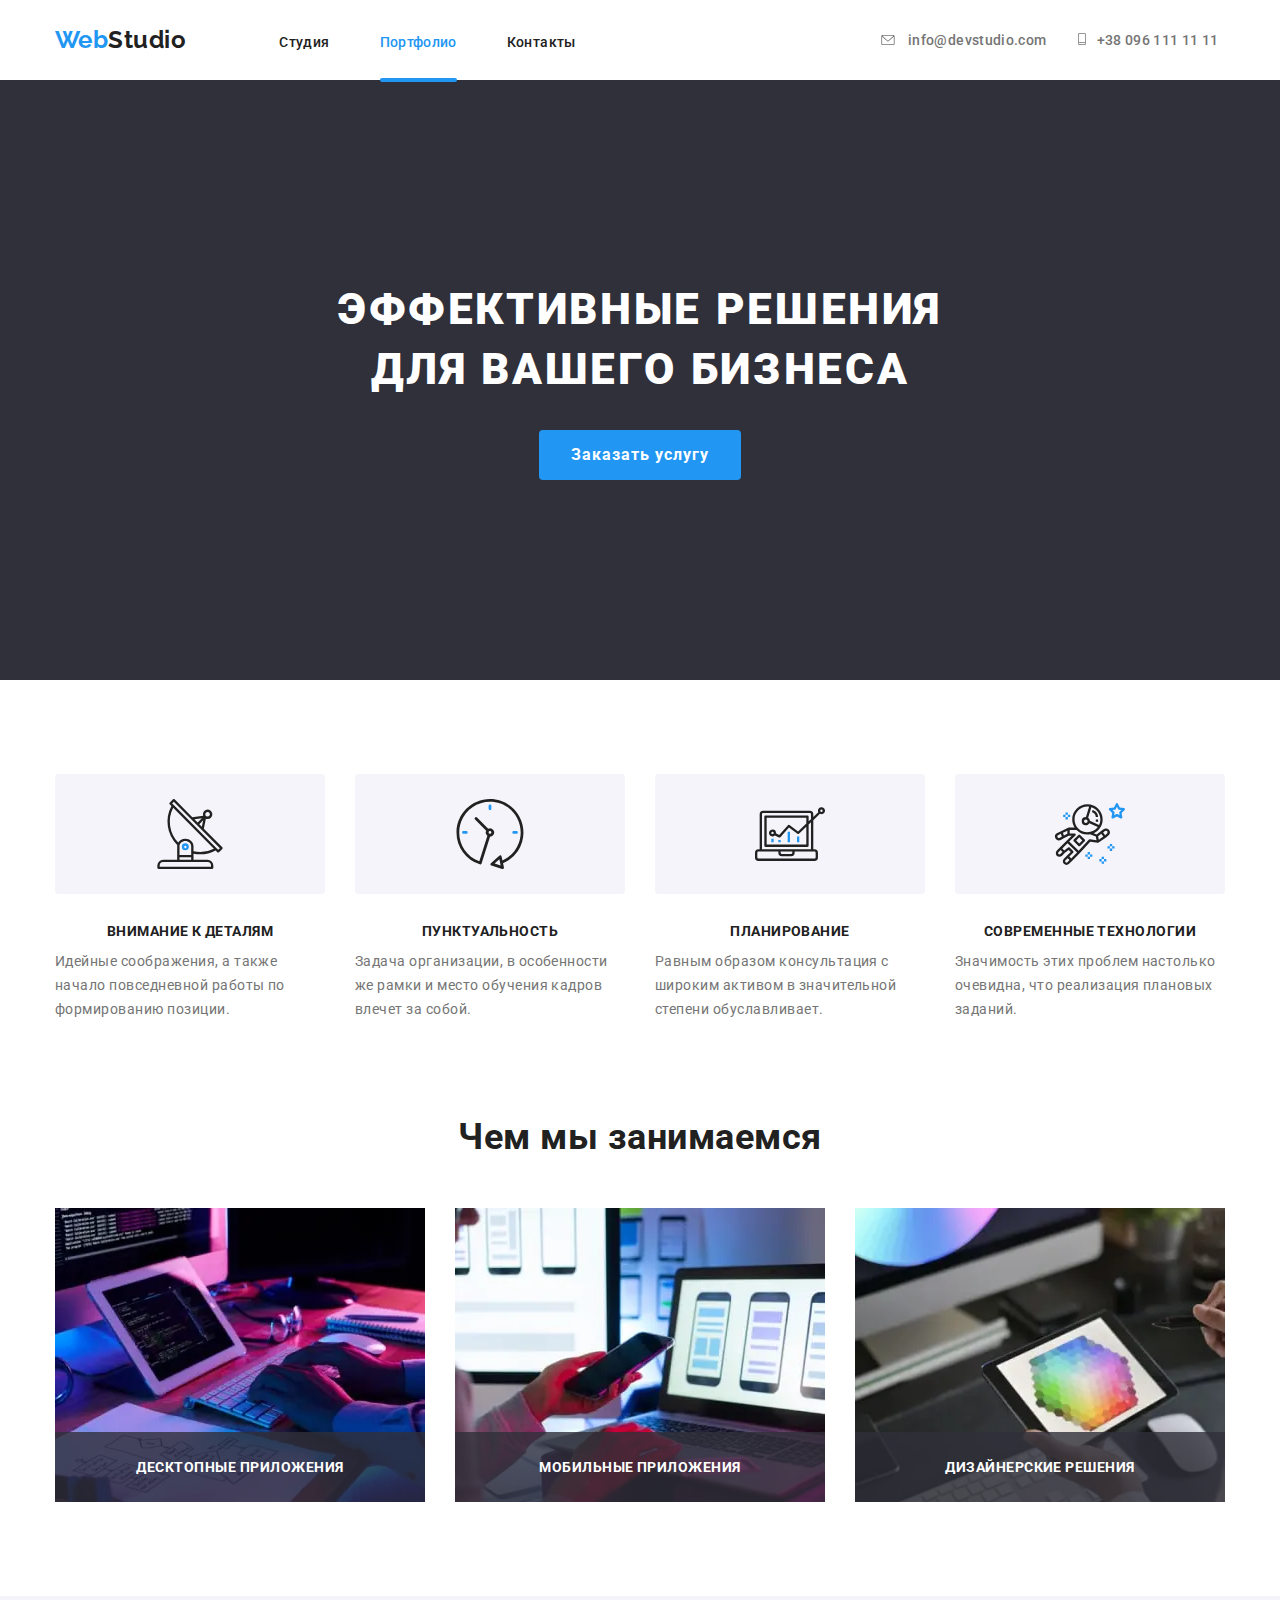
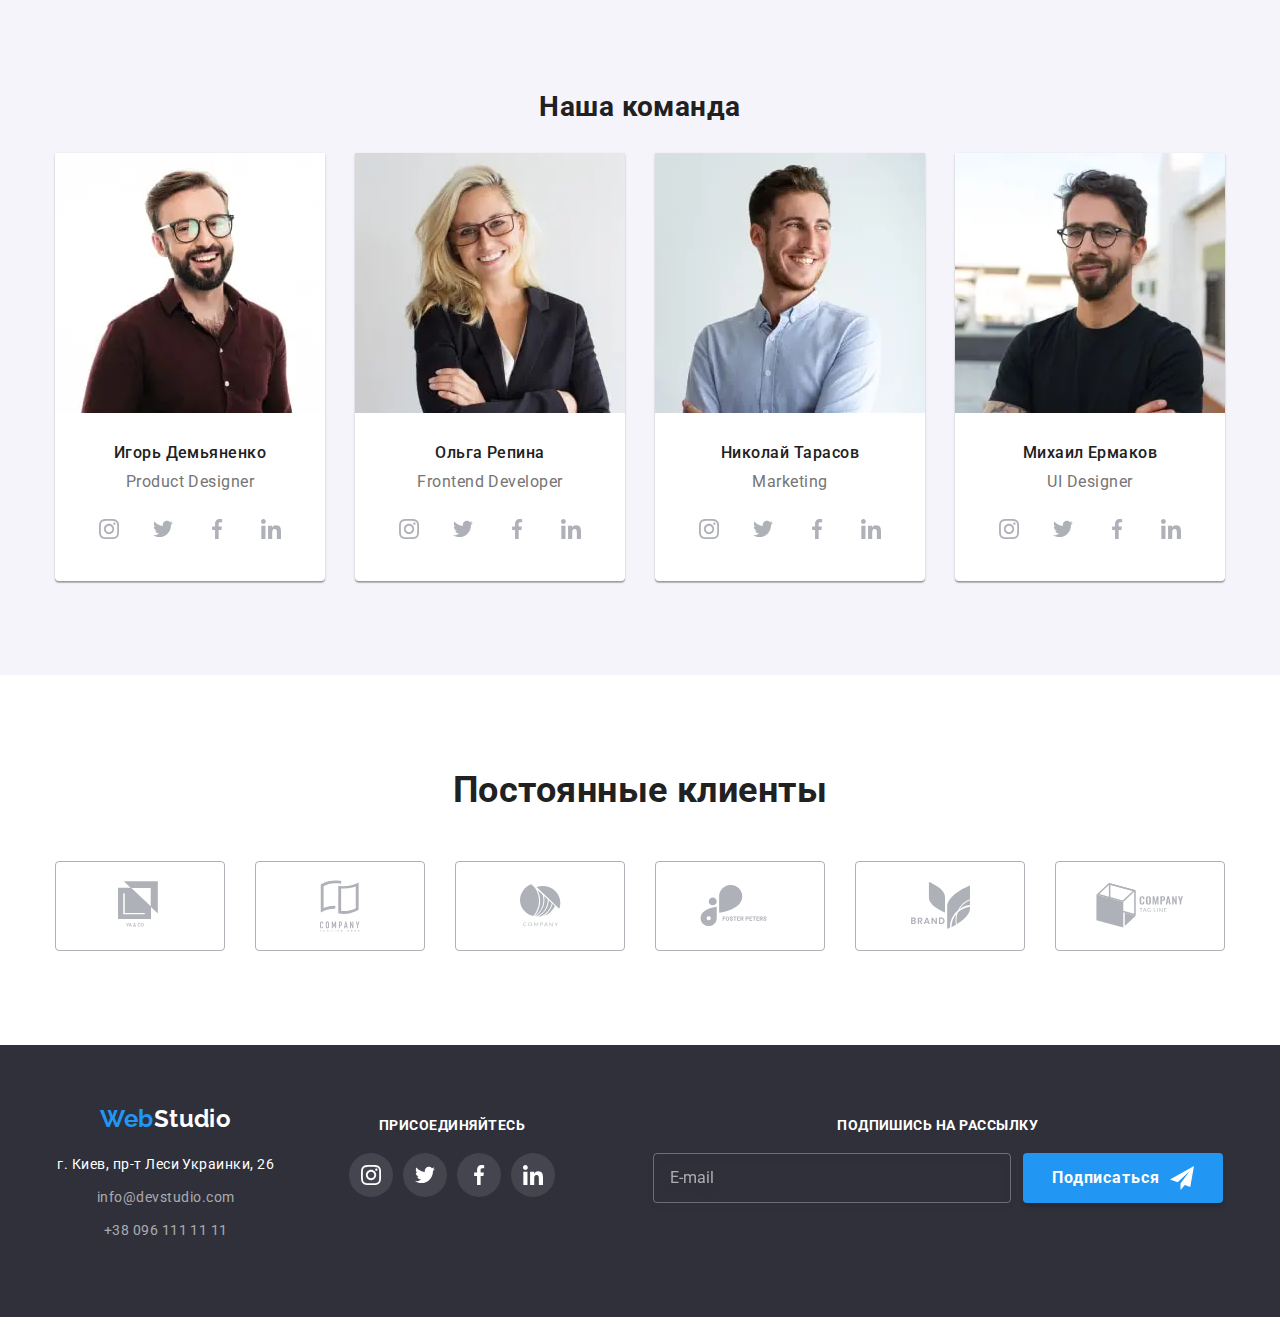
==== commit 44f0f40e: "hw8" ====
--- a/index.html
+++ b/index.html
@@ -28,8 +28,8 @@
                     </svg></button>
                 <div class="menu-container is-open" id="menu-container" data-menu>
                     <ul class="site-nav list">
-                        <li class="item"><a href="./index.html" class="link current">Студия</a></li>
-                        <li class="item"><a href="./porfolio.html" class="link">Портфолио</a></li>
+                        <li class="item"><a href="./index.html" class="link">Студия</a></li>
+                        <li class="item"><a href="./porfolio.html" class="link current">Портфолио</a></li>
                         <li class="item"><a href="./contacts.html" class="link">Контакты</a></li>
                     </ul>
                     <address class="header-adress">
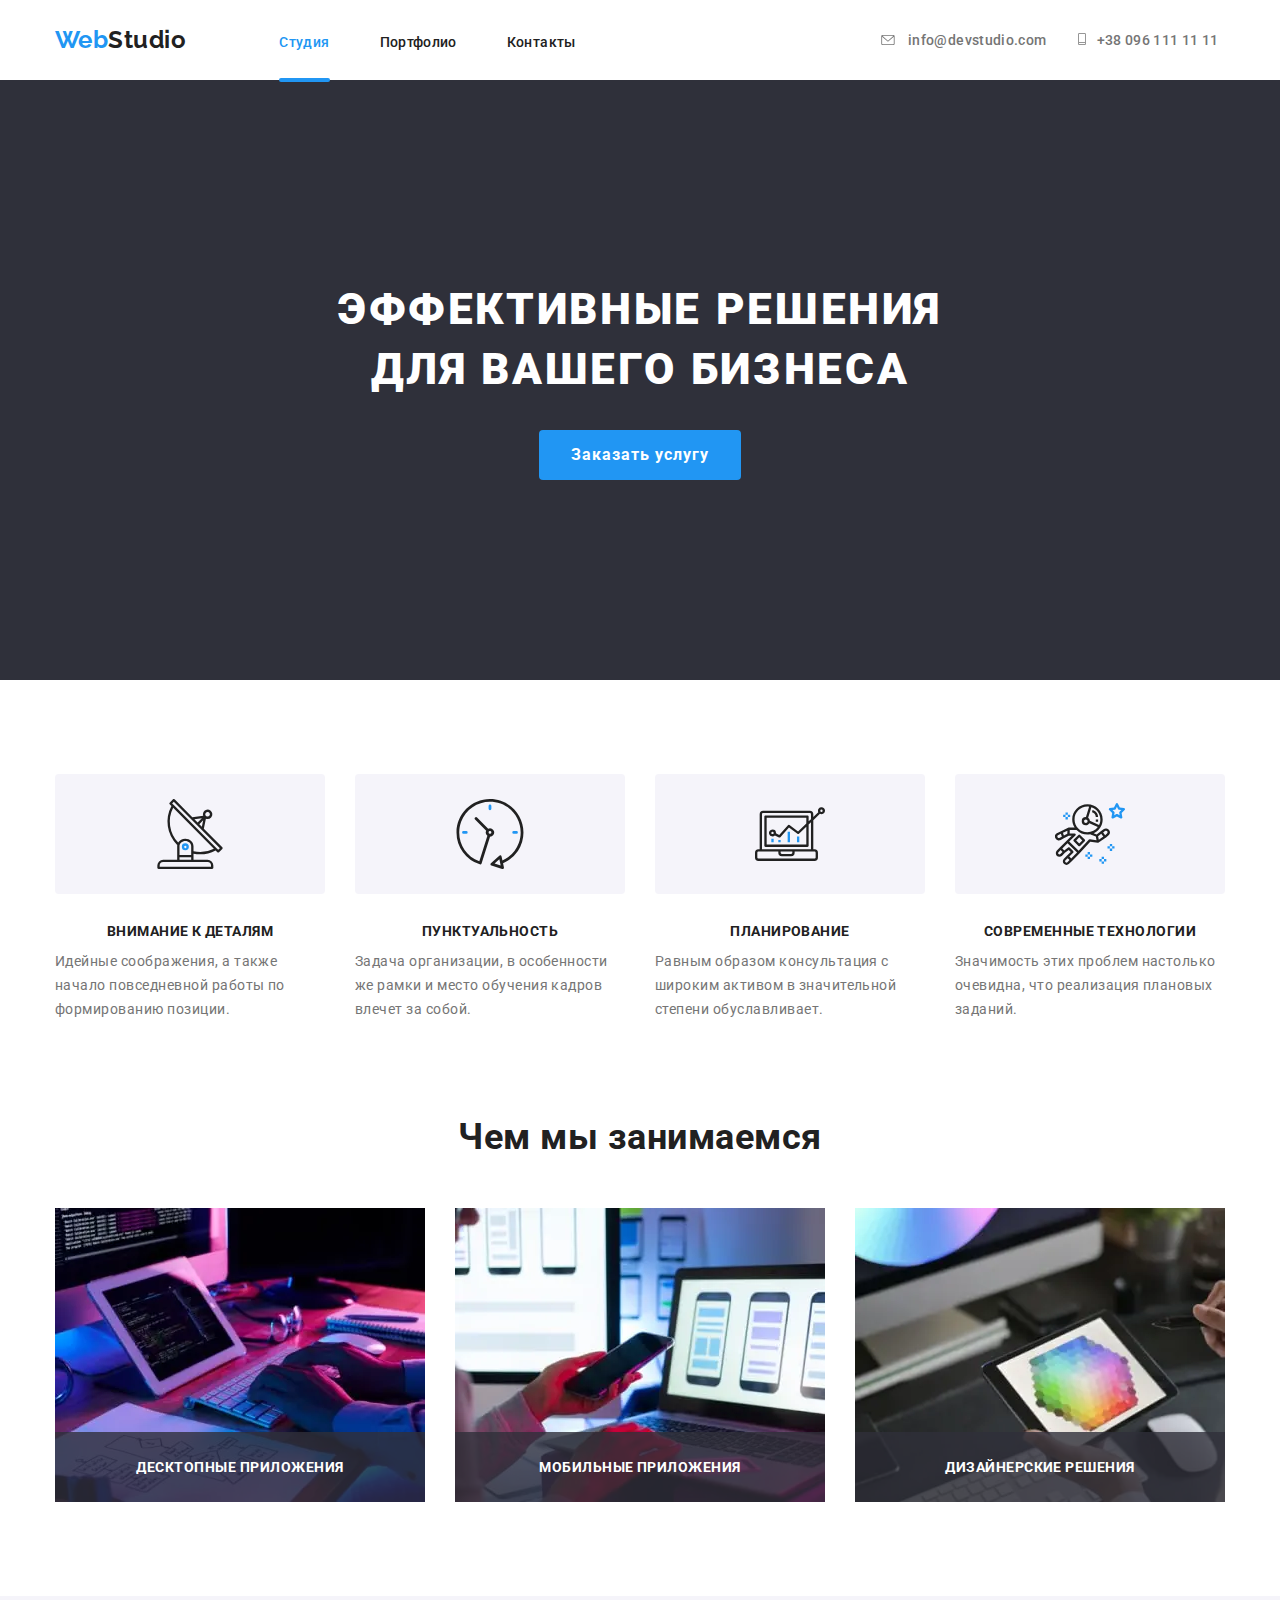
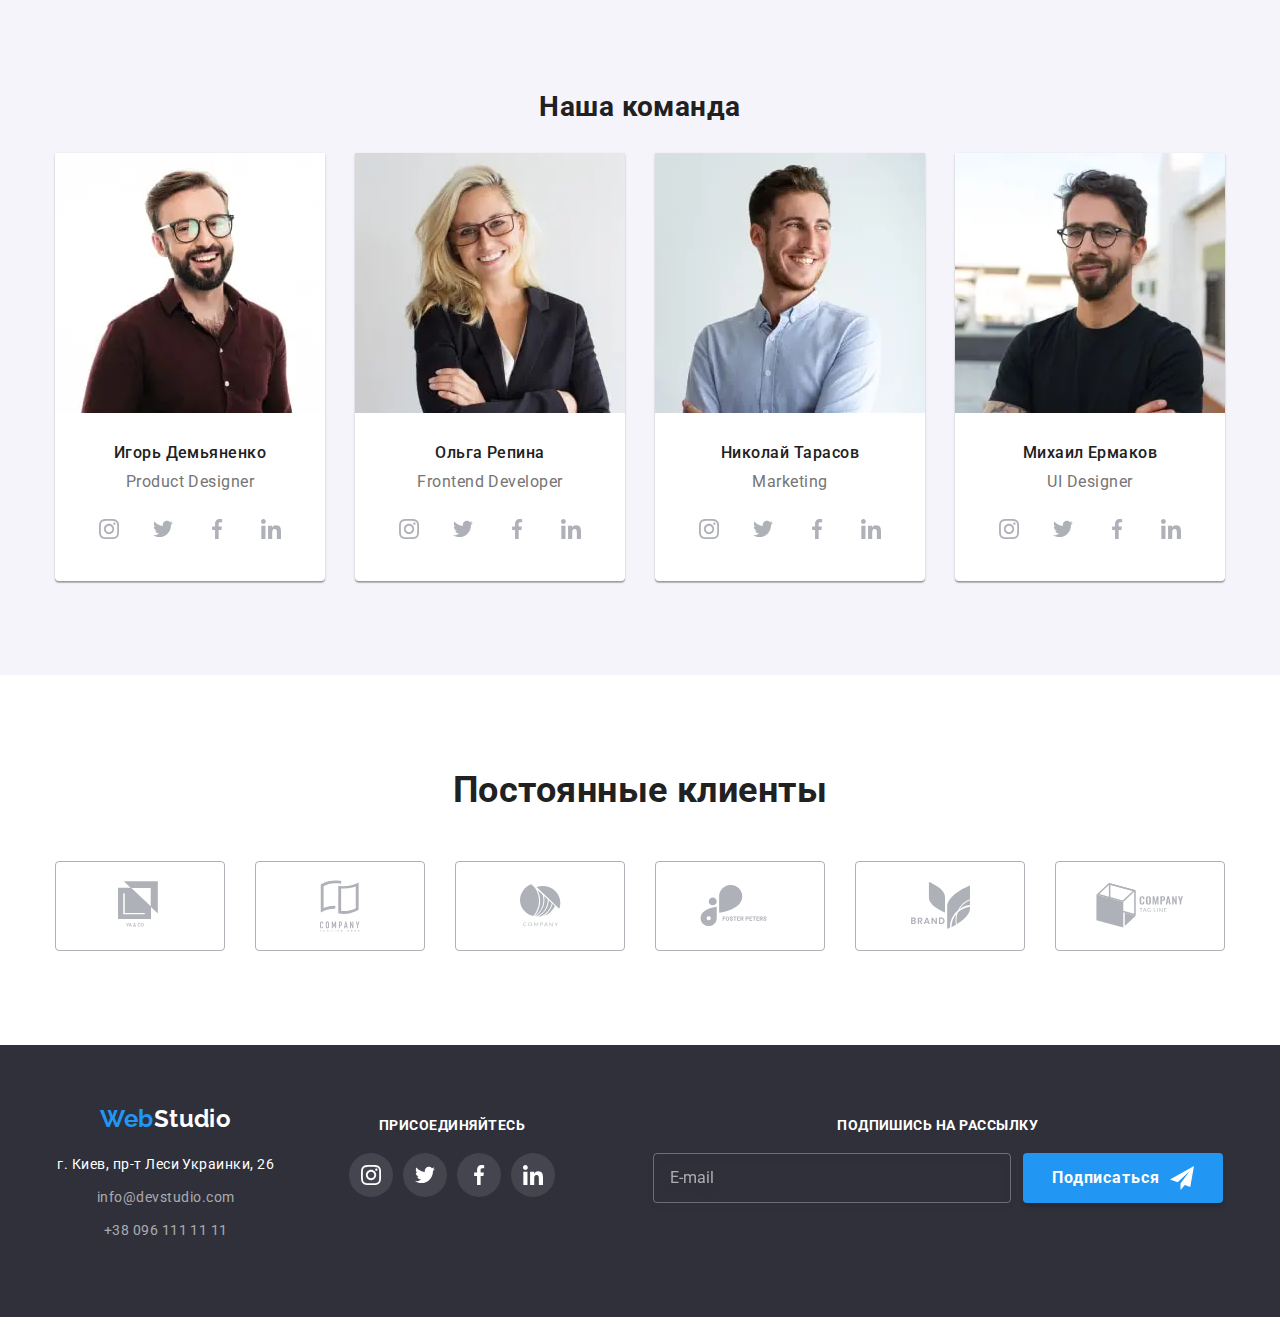
==== commit 5d28ad78: "hw" ====
--- a/index.html
+++ b/index.html
@@ -28,8 +28,8 @@
                     </svg></button>
                 <div class="menu-container is-open" id="menu-container" data-menu>
                     <ul class="site-nav list">
-                        <li class="item"><a href="./index.html" class="link">Студия</a></li>
-                        <li class="item"><a href="./porfolio.html" class="link current">Портфолио</a></li>
+                        <li class="item"><a href="./index.html" class="link current">Студия</a></li>
+                        <li class="item"><a href="./porfolio.html" class="link">Портфолио</a></li>
                         <li class="item"><a href="./contacts.html" class="link">Контакты</a></li>
                     </ul>
                     <address class="header-adress">
--- a/css/main.min.css
+++ b/css/main.min.css
@@ -1,2 +1,2 @@
-.visually-hidden{position:absolute !important;clip:rect(1px 1px 1px 1px);clip:rect(1px, 1px, 1px, 1px);padding:0 !important;border:0 !important;height:1px !important;width:1px !important;overflow:hidden}body{background-color:#fff;color:#757575;font-family:Roboto, sans-serif;letter-spacing:0.03em}*,::after,::before{margin:0;padding:0}.list{list-style:none}.link{text-decoration:none;font-style:normal}img{display:block}.container{width:100%;padding:0 15px;margin:0 auto}@media screen and (min-width: 480px){.container{max-width:480px}}@media screen and (min-width: 768px){.container{max-width:768px}}@media screen and (min-width: 1200px){.container{max-width:1200px}}.button{display:inline-block;border-radius:4px;border:0px;cursor:pointer}.backdrop{position:fixed;padding:0 15px;top:0;left:0;width:100%;height:100%;background:rgba(0,0,0,0.2)}.backdrop.is-hidden{opacity:0;pointer-events:none}.modal{position:absolute;max-width:450px;height:609px;padding:40px;top:50%;left:50%;transform:translate(-50%, -50%);background-color:#fff;box-shadow:0px 1px 3px rgba(0,0,0,0.12),0px 1px 1px rgba(0,0,0,0.14),0px 2px 1px rgba(0,0,0,0.2);border-radius:4px}.modal-button{position:absolute;top:8px;right:8px;width:30px;height:30px;background-color:#fff;border:1px solid rgba(0,0,0,0.1);border-radius:50%;cursor:pointer}.modal-button:hover .modal-button-svg,.modal-button:focus .modal-button-svg{fill:#2196f3}.modal-button-svg{transition:fill 250ms cubic-bezier(0.4, 0, 0.2, 1);width:11px;height:11px}.modal-form{display:flex;flex-direction:column}.title-form{margin-bottom:12px;font-weight:700;font-size:20px;line-height:1.5;text-align:center;color:#212121}.modal-form-svg{transition:fill 250ms cubic-bezier(0.4, 0, 0.2, 1)}.modal-form-input{width:100%;height:40px;padding-left:42px;border:1px solid rgba(33,33,33,0.2);border-radius:4px;transition:border 250ms cubic-bezier(0.4, 0, 0.2, 1)}.modal-form-input:hover,.modal-form-input:focus{outline:none;border:1px solid #2196f3}.modal-form-input:hover+.modal-form-svg,.modal-form-input:focus+.modal-form-svg{fill:#2196f3}.modal-form-field{font-size:12px;line-height:14px;letter-spacing:0.01em;color:#757575}.modal-form-input-wrapper{display:block;position:relative;margin-top:4px}.modal-form-svg{position:absolute;left:15px;top:50%;transform:translateY(-50%);display:block}.modal-form-field{margin-bottom:10px}.modal-form-message{resize:none;width:100%;height:120px;margin-top:4px;padding:12px 16px;border:1px solid rgba(33,33,33,0.2);border-radius:4px;transition:border 250ms cubic-bezier(0.4, 0, 0.2, 1)}.modal-form-message:hover,.modal-form-message:focus{outline:none;border:1px solid #2196f3}.modal-form-message::placeholder{font-size:12px;line-height:1.166;letter-spacing:0.01em;color:rgba(117,117,117,0.5)}.modal-form-checkbox-wrapper{text-align:center;margin-bottom:30px}.user-policy-text{font-size:12px;line-height:1.167;text-align:center}.user-policy-text .terms{color:#2196f3}.modal-form-button{margin:0 auto;font-weight:700;font-size:16px;line-height:1.87;text-align:center;letter-spacing:0.06em;color:#ffffff;width:200px;height:50px;background:#2196f3;box-shadow:0px 4px 4px rgba(0,0,0,0.15);border-radius:4px;border:0}.user-policy-text{display:flex;align-items:center}.user-policy-text::before{content:"";display:block;width:16px;height:15px;background-image:url(../icons/chbox.svg);margin-right:8px}.modal-form-policy:checked+.user-policy-text::before{background-image:url(../icons/chboxchecked.svg),url(../icons/chboxbcg.svg);background-repeat:no-repeat;background-position:center}@media screen and (min-width: 1200px){.modal{max-width:528px;height:581px}.title-form{font-size:20px;line-height:1.15}.modal-form-message{width:448px}.user-policy-text{font-size:14px;line-height:1.71}.modal-form-checkbox-wrapper{margin-left:auto;margin-right:auto}}.logo{display:block;color:#212121;font-family:Raleway, sans-serif;font-weight:700;font-size:24px;line-height:1.167}.logo-color{color:#2196f3}.page-header{position:relative}.logo{padding-top:16px;padding-bottom:16px}.menu-container{font-weight:500;font-size:18px;line-height:1.167;letter-spacing:0.02em;text-align:center}.site-nav .link{color:#212121}.site-nav .current{position:relative;color:#2196f3}.site-nav .current::after{content:"";position:absolute;width:100%;height:4px;left:0;bottom:-8px;background:#2196f3;border-radius:2px}.site-nav .link:hover,.site-nav .link:focus{color:#2196f3}.site-contacts .link{color:#757575;transition:color 250ms cubic-bezier(0.4, 0, 0.2, 1)}.site-contacts .link:hover,.site-contacts .link:focus{color:#2196f3;fill:#2196f3}.site-contacts .link:hover .contact-icon,.site-contacts .link:focus .contact-icon{fill:#2196f3}.contact-icon{margin-right:8px;fill:#757575;transition:fill 250ms cubic-bezier(0.4, 0, 0.2, 1)}@media screen and (max-width: 767px){.menu-button{display:inline-flex;justify-content:center;align-items:center;margin-left:auto;padding:0;border:none;background-color:transparent;transition:fill 250ms cubic-bezier(0.4, 0, 0.2, 1);width:40px;height:40px}.menu-button .icon-cross{display:none}.menu-button.is-open .icon-cross{display:block}.menu-button.is-open .icon-menu{display:none}.menu-button .icon-cross:hover,.menu-button .icon-menu:hover{fill:#2196f3;cursor:pointer}.menu-container{display:none;position:absolute;padding-top:60px;padding-bottom:60px;top:100%;left:0;width:100%;height:453px;background-color:#fff;z-index:1;box-shadow:0px 4px 8px rgba(0,0,0,0.04),0px 2px 4px rgba(0,0,0,0.08),0px 1px 3px rgba(0,0,0,0.16)}.menu-container.is-open{display:block}.site-contacts .item+.item{margin-top:16px}.site-nav{margin-bottom:60px}.site-nav .item+.item{margin-top:52px}}@media screen and (min-width: 768px){.menu-button{display:none}.logo{padding-top:26px;padding-bottom:26px}.navigation-contacts{display:flex;align-items:center}.site-nav{display:flex;margin-left:88px;align-items:center}.site-nav .link{padding-top:32px;padding-bottom:32px;font-size:14px;line-height:1.142}.site-nav .item+.item{margin-left:50px}.site-nav .current::after{bottom:0px}.menu-container{display:flex;align-items:center}.site-contacts{margin-left:80px;text-align:left}.site-contacts .link{display:block;font-size:12px;line-height:1.167}}@media screen and (min-width: 768px) and (max-width: 1199px){.site-contacts .item+.item{margin-top:10px}}@media screen and (min-width: 1200px){.site-contacts{display:flex;align-items:center;margin-left:305px}.site-contacts .link{font-size:14px;line-height:1.143}.site-contacts .item+.item{margin-left:30px}.contact-icon{margin-right:10px}.site-nav{margin-left:93px}}.hero{padding-top:118px;padding-bottom:118px;margin:0 auto;width:100%;height:400px;background-image:linear-gradient(to right, rgba(47,48,58,0.4), rgba(47,48,58,0.4)),url("../images/hero/headermob-min.jpg");background-repeat:no-repeat;background-size:cover;background-position:center;background-color:#2f303a;text-align:center}@media screen and (min-device-pixel-ratio: 2), screen and (min-resolution: 192dpi), screen and (min-resolution: 2dppx){.hero{background-image:linear-gradient(to right, rgba(47,48,58,0.4), rgba(47,48,58,0.4)),url("../images/hero/headermob@2x-min.jpg")}}.hero-title{margin-bottom:30px;margin-left:auto;margin-right:auto;color:#fff;font-weight:900;font-size:26px;line-height:1.62;letter-spacing:0.06em;text-transform:uppercase}.button.primary{background-color:#2196f3;color:#fff;font-weight:700;font-size:16px;line-height:1.87;letter-spacing:0.06em;min-width:200px;height:50px;padding:10px 32px}@media screen and (min-width: 320px) and (max-width: 1199px){.hero-title{max-width:360px}}@media screen and (min-width: 768px){.hero{background-image:linear-gradient(to right, rgba(47,48,58,0.4), rgba(47,48,58,0.4)),url("../images/hero/headertab-min.jpg")}}@media screen and (min-device-pixel-ratio: 2), screen and (min-resolution: 192dpi), screen and (min-resolution: 2dppx){.hero{background-image:linear-gradient(to right, rgba(47,48,58,0.4), rgba(47,48,58,0.4)),url("../images/hero/headertab@2x-min.jpg")}}@media screen and (min-width: 1200px){.hero{max-width:1600px;min-height:600px;margin:0 auto;background-image:linear-gradient(to right, rgba(47,48,58,0.4), rgba(47,48,58,0.4)),url("../images/hero/img-min.jpg");padding-top:200px;padding-bottom:200px}}@media screen and (min-width: 1200px) and (min-device-pixel-ratio: 2), screen and (min-width: 1200px) and (min-resolution: 192dpi), screen and (min-width: 1200px) and (min-resolution: 2dppx){.hero .hero{background-image:linear-gradient(to right, rgba(47,48,58,0.4), rgba(47,48,58,0.4)),url("../images/hero/img@2x-min.jpg")}}@media screen and (min-width: 1200px){.hero-title{width:696px;font-size:44px;line-height:1.36}}.features{padding-top:60px;padding-bottom:60px}.features-list__title{margin-bottom:10px;font-weight:700;font-size:14px;line-height:1.14;text-align:center;text-transform:uppercase;color:#212121}.features-list_item{max-width:450px}.features-list__description{font-size:14px;line-height:1.71}.features-list__item:not(:last-child){margin-bottom:30px}.features-list__item::before{content:"";display:block;height:120px;margin-bottom:30px;background-repeat:no-repeat;background-position:center;background-color:#f5f4fa;border-radius:4px}.features-list .attention::before{background-image:url(../icons/antenna.svg)}.features-list .punctuality::before{background-image:url(../icons/clock.svg)}.features-list .planing::before{background-image:url(../icons/diagram.svg)}.features-list .tech::before{background-image:url(../icons/astronaut.svg)}@media screen and (min-width: 768px){.features-list{display:flex;flex-wrap:wrap;align-items:flex-start}.features-list__item{display:inline-block;max-width:354px}.features-list__item:nth-child(odd){margin-right:30px}.features-list__item:nth-last-child(-n+2){margin-bottom:0px}}@media screen and (min-width: 1200px){.features{padding-top:94px;padding-bottom:94px}.features .features-list__item{max-width:270px;margin:0px}.features-list{justify-content:space-between}}@media screen and (max-width: 1199px){.work{display:none}}.work{padding-bottom:94px}.work .list{display:flex;justify-content:space-between}.work .item{position:relative}.work-title{margin-bottom:50px;color:#212121;font-weight:700;font-size:36px;line-height:1.17;text-align:center}.work-area{position:absolute;left:0;bottom:0;min-height:70px;width:100%;padding-top:27px;padding-bottom:27px;background:rgba(47,48,58,0.8);font-weight:700;font-size:14px;line-height:1.142;text-align:center;text-transform:uppercase;color:#fff}.team{padding-top:60px;padding-bottom:60px;margin:0 auto;background-color:#f5f4fa}.team__title{margin-bottom:30px;font-weight:700;font-size:28px;line-height:1.179;text-align:center;color:#212121}.team-list{max-width:450px}.team__img{max-width:100%}.team-content{padding:30px  24px}.team-content__name{margin-bottom:10px;color:#212121;font-weight:500;font-size:16px;line-height:1.19;text-align:center}.team-content__position{margin-bottom:16px;font-size:16px;line-height:1.19;text-align:center}.team .item{background-color:#ffffff;border-radius:0px 0px 4px 4px;box-shadow:0px 1px 3px rgba(0,0,0,0.12),0px 1px 1px rgba(0,0,0,0.14),0px 2px 1px rgba(0,0,0,0.2)}@media screen and (min-width: 480px) and (max-width: 767px){.team .item:not(:last-child){margin-bottom:30px}}@media screen and (min-width: 768px){.team__list{display:flex;flex-wrap:wrap;justify-content:space-between}.team .team__img{max-width:354px}.team-content{padding:30px 74px 24px}}@media screen and (min-width: 768px) and (max-width: 1199px){.team__list .item:nth-child(-n+2){margin-bottom:30px}}@media screen and (min-width: 1200px){.team{padding-top:94px;padding-bottom:94px}.team .team__img{max-width:270px}.team-content{padding:30px 32px}.team .team .item{margin-bottom:0}}.social-list{display:flex;justify-content:space-between;max-width:206px;margin-left:auto;margin-right:auto}.social-list-svg{width:20px;height:20px;fill:#afb1b8;transition:fill 250ms cubic-bezier(0.4, 0, 0.2, 1)}.social-link{display:flex;justify-content:center;align-items:center;width:44px;height:44px;border-radius:50%;background-color:#fff;transition:background-color 250ms cubic-bezier(0.4, 0, 0.2, 1)}.social-link:hover,.social-link:focus{background-color:#2196f3}.social-link:hover .social-list-svg,.social-link:focus .social-list-svg{fill:#ffffff}.clients{padding-top:60px;padding-bottom:60px}.clients__title{margin-bottom:30px;font-weight:700;font-size:28px;line-height:1.179;text-align:center;color:#212121}.clients__list{display:flex;flex-wrap:wrap;justify-content:space-between}.clients__list-item{width:calc((100% - 30px) / 2)}.clients__link{display:flex;justify-content:center;align-items:center;height:90px;border:1px solid #afb1b8;border-radius:4px;fill:#afb1b8;transition:border-color 250ms cubic-bezier(0.4, 0, 0.2, 1)}.clients__link:hover .clients-list-svg,.clients__link:focus .clients-list-svg{fill:#2196f3}.clients__link:hover,.clients__link:focus{border-color:#2196f3}.clients-list-svg{transition:fill 250ms cubic-bezier(0.4, 0, 0.2, 1)}@media screen and (min-width: 320px) and (max-width: 767px){.clients__list-item:nth-child(-n+4){margin-bottom:30px}}@media screen and (min-width: 768px){.clients__list-item{width:226px}}@media screen and (min-width: 768px) and (max-width: 1199px){.clients__list-item:nth-child(-n+3){margin-bottom:30px}}@media screen and (min-width: 1200px){.clients{padding-top:94px;padding-bottom:94px}.clients__title{margin-bottom:50px;font-size:36px;line-height:1.167}.clients__list-item{width:170px}}.footer{text-align:center;margin:0 auto;padding-top:60px;padding-bottom:60px;background-color:#2f303a}.footer .logo{margin-bottom:20px;color:#ffffff;padding:0}.footer .item+.item{margin-top:8px}.footer .contacts{margin-bottom:60px}.footer .social-list{margin-bottom:60px}.footer .social-link{background-color:rgba(255,255,255,0.1)}.footer .social-list-svg{fill:#fff}.navigation-contacts{display:flex;align-items:center}.adress.link{color:#ffffff;font-size:14px;line-height:1.71;font-style:normal}.mail,.tel{color:rgba(255,255,255,0.6);font-size:14px;line-height:1.71;font-style:normal}.connect{font-weight:700;font-size:14px;line-height:1.142;text-transform:uppercase;padding-top:12px;margin-bottom:20px;color:#ffffff}.social-link:hover,.social-link:focus{background-color:#2196f3}.subscribe-title{margin-bottom:20px;font-weight:700;font-size:14px;line-height:1.142;text-transform:uppercase;color:#ffffff}.form-subscribe-input{width:100%;height:50px;padding-left:16px;margin-bottom:20px;border:1px solid rgba(255,255,255,0.3);box-sizing:border-box;filter:drop-shadow(0px 4px 4px rgba(0,0,0,0.15));border-radius:4px;background-color:transparent;font-size:16px;line-height:1.25;color:rgba(255,255,255,0.6)}.form-subscribe-input::placeholder{font-size:16px;line-height:1.25;color:rgba(255,255,255,0.6)}.form-subscribe-button{display:flex;align-items:center;margin:0 auto;padding:10px 28px 10px 29px;width:200px;height:50px;font-weight:bold;font-size:16px;line-height:1.87;text-align:center;letter-spacing:0.06em;color:#ffffff;border:0px;background:#2196f3;box-shadow:0px 4px 4px rgba(0,0,0,0.15);border-radius:4px}.subscribe-button-svg{margin-left:10px}@media screen and (min-width: 768px){.footer .container{display:flex;flex-wrap:wrap;justify-content:space-around}.footer .container .social-list{padding-left:0;padding-right:0;margin-bottom:60px;min-width:206px}.footer__contact-list{display:inline-block}.connect{padding-top:5px}.social-links-list{display:inline-block}.form-subscribe-input{width:450px}}@media screen and (min-width: 1200px){.footer .item+.item{margin-top:9px}.footer .social-links-list{margin-left:70px}.footer .contacts{margin-bottom:0}.footer .social-link{margin-bottom:0}.connect{padding-top:12px}.subscribe-title{padding-top:12px}.footer-form-subscribe{margin-left:93px}.form-subscribe-input{width:358px}.footer-form-field{display:flex}.subscribe-button-svg{margin-left:10px}.subscribe-title{padding-top:12px;margin-bottom:20px;font-weight:700;font-size:14px;line-height:1.142;text-transform:uppercase;color:#ffffff}.form-subscribe-button{margin-left:12px}}.portfolio{padding-bottom:60px;padding-top:60px;border-top:1px solid #ececec}.filters{display:flex;flex-wrap:wrap;margin-bottom:40px}@media screen and (min-width: 320px) and (max-width: 479px){.portfolio-description{padding-top:70px;padding-bottom:70px;font-size:16px}}@media screen and (min-width: 480px) and (max-width: 767px){.portfolio-description{padding-top:77px;padding-bottom:77px;font-size:18px}}@media screen and (min-width: 320px) and (max-width: 767px){.filters .item:nth-child(-n+3){margin-bottom:15px}}@media screen and (min-width: 768px) and (max-width: 1199px){.card-content{max-width:354px;min-height:146px}}.button.secondary{margin-right:8px;background-color:#f5f4fa;color:#212121;font-weight:500;font-size:16px;line-height:1.62;letter-spacing:0.03em;height:38px;padding:6px 22px;transition:color 250ms cubic-bezier(0.4, 0, 0.2, 1),background-color 250ms cubic-bezier(0.4, 0, 0.2, 1)}.button.secondary:hover,.button.secondary:focus{background-color:#2196f3;color:#fff;box-shadow:0px 3px 1px rgba(0,0,0,0.1),0px 1px 2px rgba(0,0,0,0.08),0px 2px 2px rgba(0,0,0,0.12)}.card-content{padding:20px 24px;border:1px solid #eeeeee;border-top:none}.porfolio-item:hover{box-shadow:0px 1px 1px rgba(0,0,0,0.12),0px 4px 4px rgba(0,0,0,0.06),1px 4px 6px rgba(0,0,0,0.16);cursor:pointer}.portfolio__img{width:100%;height:294px}.portfolio-title{margin-bottom:4px;color:#212121;font-weight:700;font-size:18px;line-height:2;letter-spacing:0.06em}.porfolio-text{font-size:16px;line-height:1.88}.portfolio-list .item:not(:last-child){margin-bottom:30px}.portfolio-thumb{position:relative;overflow:hidden}.portfolio-description{align-items:center;position:absolute;top:0;left:0;padding-left:24px;padding-right:24px;width:100%;height:100%;line-height:1.56;background:rgba(33,150,243,0.9);color:#fff;opacity:0;transform:translateY(100%);transition:transform 250ms cubic-bezier(0.4, 0, 0.2, 1)}.porfolio-item:hover .portfolio-description{transform:translateY(0);opacity:1}@media screen and (min-width: 768px){.portfolio-list{display:flex;flex-wrap:wrap;justify-content:space-between}.portfolio__img{width:354px;height:294px}.portfolio-thumb{position:relative;overflow:hidden}.portfolio-description{padding:49px 24px}}@media screen and (min-width: 1200px){.portfolio{padding-top:94px;padding-bottom:94px}.filters{justify-content:center}.portfolio .filters{margin-bottom:50px}.portfolio__img{width:370px;height:294px}.portfolio__img .portfolio-list .item{margin-right:30px;margin-bottom:30px;width:370px}.portfolio__img .portfolio-list .item:nth-child(3n){margin-right:0}.portfolio__img .portfolio-list .item:nth-last-child(-n+3){margin-bottom:0}.portfolio__img .portfolio-description{padding:63px 24px}.portfolio__img .portfolio-title{margin-bottom:4px;color:#212121;font-weight:700;font-size:18px;line-height:2;letter-spacing:0.06em}}
+.visually-hidden{position:absolute !important;clip:rect(1px 1px 1px 1px);clip:rect(1px, 1px, 1px, 1px);padding:0 !important;border:0 !important;height:1px !important;width:1px !important;overflow:hidden}body{background-color:#fff;color:#757575;font-family:Roboto, sans-serif;letter-spacing:0.03em}*,::after,::before{margin:0;padding:0}.list{list-style:none}.link{text-decoration:none;font-style:normal}img{display:block}.container{width:100%;padding:0 15px;margin:0 auto}@media screen and (min-width: 480px){.container{max-width:480px}}@media screen and (min-width: 768px){.container{max-width:768px}}@media screen and (min-width: 1200px){.container{max-width:1200px}}.button{display:inline-block;border-radius:4px;border:0px;cursor:pointer}.backdrop{position:fixed;padding:0 15px;top:0;left:0;width:100%;height:100%;background:rgba(0,0,0,0.2)}.backdrop.is-hidden{opacity:0;pointer-events:none}.modal{position:absolute;max-width:450px;height:609px;padding:40px;top:50%;left:50%;transform:translate(-50%, -50%);background-color:#fff;box-shadow:0px 1px 3px rgba(0,0,0,0.12),0px 1px 1px rgba(0,0,0,0.14),0px 2px 1px rgba(0,0,0,0.2);border-radius:4px}.modal-button{position:absolute;top:8px;right:8px;width:30px;height:30px;background-color:#fff;border:1px solid rgba(0,0,0,0.1);border-radius:50%;cursor:pointer}.modal-button:hover .modal-button-svg,.modal-button:focus .modal-button-svg{fill:#2196f3}.modal-button-svg{transition:fill 250ms cubic-bezier(0.4, 0, 0.2, 1);width:11px;height:11px}.modal-form{display:flex;flex-direction:column}.title-form{margin-bottom:12px;font-weight:700;font-size:20px;line-height:1.5;text-align:center;color:#212121}.modal-form-svg{transition:fill 250ms cubic-bezier(0.4, 0, 0.2, 1)}.modal-form-input{width:100%;height:40px;padding-left:42px;border:1px solid rgba(33,33,33,0.2);border-radius:4px;transition:border 250ms cubic-bezier(0.4, 0, 0.2, 1)}.modal-form-input:hover,.modal-form-input:focus{outline:none;border:1px solid #2196f3}.modal-form-input:hover+.modal-form-svg,.modal-form-input:focus+.modal-form-svg{fill:#2196f3}.modal-form-field{font-size:12px;line-height:14px;letter-spacing:0.01em;color:#757575}.modal-form-input-wrapper{display:block;position:relative;margin-top:4px}.modal-form-svg{position:absolute;left:15px;top:50%;transform:translateY(-50%);display:block}.modal-form-field{margin-bottom:10px}.modal-form-message{resize:none;width:100%;height:120px;margin-top:4px;padding:12px 16px;border:1px solid rgba(33,33,33,0.2);border-radius:4px;transition:border 250ms cubic-bezier(0.4, 0, 0.2, 1)}.modal-form-message:hover,.modal-form-message:focus{outline:none;border:1px solid #2196f3}.modal-form-message::placeholder{font-size:12px;line-height:1.166;letter-spacing:0.01em;color:rgba(117,117,117,0.5)}.modal-form-checkbox-wrapper{text-align:center;margin-bottom:30px}.user-policy-text{font-size:12px;line-height:1.167;text-align:center}.user-policy-text .terms{color:#2196f3}.modal-form-button{margin:0 auto;font-weight:700;font-size:16px;line-height:1.87;text-align:center;letter-spacing:0.06em;color:#ffffff;width:200px;height:50px;background:#2196f3;box-shadow:0px 4px 4px rgba(0,0,0,0.15);border-radius:4px;border:0}.user-policy-text{display:flex;align-items:center}.user-policy-text::before{content:"";display:block;width:16px;height:15px;background-image:url(../icons/chbox.svg);margin-right:8px}.modal-form-policy:checked+.user-policy-text::before{background-image:url(../icons/chboxchecked.svg),url(../icons/chboxbcg.svg);background-repeat:no-repeat;background-position:center}@media screen and (min-width: 1200px){.modal{max-width:528px;height:581px}.title-form{font-size:20px;line-height:1.15}.modal-form-message{width:448px}.user-policy-text{font-size:14px;line-height:1.71}.modal-form-checkbox-wrapper{margin-left:auto;margin-right:auto}}.logo{display:block;color:#212121;font-family:Raleway, sans-serif;font-weight:700;font-size:24px;line-height:1.167}.logo-color{color:#2196f3}.page-header{position:relative}.logo{padding-top:16px;padding-bottom:16px}.menu-container{font-weight:500;font-size:18px;line-height:1.167;letter-spacing:0.02em;text-align:center}.site-nav .link{color:#212121}.site-nav .current{position:relative;color:#2196f3}.site-nav .current::after{content:"";position:absolute;width:100%;height:4px;left:0;bottom:-8px;background:#2196f3;border-radius:2px}.site-nav .link:hover,.site-nav .link:focus{color:#2196f3}.site-contacts .link{color:#757575;transition:color 250ms cubic-bezier(0.4, 0, 0.2, 1)}.site-contacts .link:hover,.site-contacts .link:focus{color:#2196f3;fill:#2196f3}.site-contacts .link:hover .contact-icon,.site-contacts .link:focus .contact-icon{fill:#2196f3}.contact-icon{margin-right:8px;fill:#757575;transition:fill 250ms cubic-bezier(0.4, 0, 0.2, 1)}@media screen and (max-width: 767px){.menu-button{display:inline-flex;justify-content:center;align-items:center;margin-left:auto;padding:0;border:none;background-color:transparent;transition:fill 250ms cubic-bezier(0.4, 0, 0.2, 1);width:40px;height:40px}.menu-button .icon-cross{display:none}.menu-button.is-open .icon-cross{display:block}.menu-button.is-open .icon-menu{display:none}.menu-button .icon-cross:hover,.menu-button .icon-menu:hover{fill:#2196f3;cursor:pointer}.menu-container{display:none;position:absolute;padding-top:60px;padding-bottom:60px;top:100%;left:0;width:100%;height:453px;background-color:#fff;z-index:1;box-shadow:0px 4px 8px rgba(0,0,0,0.04),0px 2px 4px rgba(0,0,0,0.08),0px 1px 3px rgba(0,0,0,0.16)}.menu-container.is-open{display:block}.site-contacts .item+.item{margin-top:16px}.site-nav{margin-bottom:60px}.site-nav .item+.item{margin-top:52px}}@media screen and (min-width: 768px){.menu-button{display:none}.logo{padding-top:26px;padding-bottom:26px}.navigation-contacts{display:flex;align-items:center}.site-nav{display:flex;margin-left:88px;align-items:center}.site-nav .link{padding-top:32px;padding-bottom:32px;font-size:14px;line-height:1.142}.site-nav .item+.item{margin-left:50px}.site-nav .current::after{bottom:0px}.menu-container{display:flex;align-items:center}.site-contacts{margin-left:80px;text-align:left}.site-contacts .link{display:block;font-size:12px;line-height:1.167}}@media screen and (min-width: 768px) and (max-width: 1199px){.site-contacts .item+.item{margin-top:10px}}@media screen and (min-width: 1200px){.site-contacts{display:flex;align-items:center;margin-left:305px}.site-contacts .link{font-size:14px;line-height:1.143}.site-contacts .item+.item{margin-left:30px}.contact-icon{margin-right:10px}.site-nav{margin-left:93px}}.hero{padding-top:118px;padding-bottom:118px;margin:0 auto;width:100%;height:400px;background-image:linear-gradient(to right, rgba(47,48,58,0.4), rgba(47,48,58,0.4)),url("../images/headimg/imgmob.jpg");background-repeat:no-repeat;background-size:cover;background-position:center;background-color:#2f303a;text-align:center}@media screen and (min-device-pixel-ratio: 2), screen and (min-resolution: 192dpi), screen and (min-resolution: 2dppx){.hero{background-image:linear-gradient(to right, rgba(47,48,58,0.4), rgba(47,48,58,0.4)),url("../images/headimg/imgmob@2x.jpg")}}.hero-title{margin-bottom:30px;margin-left:auto;margin-right:auto;color:#fff;font-weight:900;font-size:26px;line-height:1.62;letter-spacing:0.06em;text-transform:uppercase}.button.primary{background-color:#2196f3;color:#fff;font-weight:700;font-size:16px;line-height:1.87;letter-spacing:0.06em;min-width:200px;height:50px;padding:10px 32px}@media screen and (min-width: 320px) and (max-width: 1199px){.hero-title{max-width:360px}}@media screen and (min-width: 768px){.hero{background-image:linear-gradient(to right, rgba(47,48,58,0.4), rgba(47,48,58,0.4)),url("../images/headimg/imgtab.jpg")}}@media screen and (min-device-pixel-ratio: 2), screen and (min-resolution: 192dpi), screen and (min-resolution: 2dppx){.hero{background-image:linear-gradient(to right, rgba(47,48,58,0.4), rgba(47,48,58,0.4)),url("../images/headimg/imgtab@2x.jpg")}}@media screen and (min-width: 1200px){.hero{max-width:1600px;min-height:600px;margin:0 auto;background-image:linear-gradient(to right, rgba(47,48,58,0.4), rgba(47,48,58,0.4)),url("../images/headimg/img.jpg");padding-top:200px;padding-bottom:200px}}@media screen and (min-width: 1200px) and (min-device-pixel-ratio: 2), screen and (min-width: 1200px) and (min-resolution: 192dpi), screen and (min-width: 1200px) and (min-resolution: 2dppx){.hero .hero{background-image:linear-gradient(to right, rgba(47,48,58,0.4), rgba(47,48,58,0.4)),url("../images/headimg/img@2x.jpg")}}@media screen and (min-width: 1200px){.hero-title{width:696px;font-size:44px;line-height:1.36}}.features{padding-top:60px;padding-bottom:60px}.features-list__title{margin-bottom:10px;font-weight:700;font-size:14px;line-height:1.14;text-align:center;text-transform:uppercase;color:#212121}.features-list_item{max-width:450px}.features-list__description{font-size:14px;line-height:1.71}.features-list__item:not(:last-child){margin-bottom:30px}.features-list__item::before{content:"";display:block;height:120px;margin-bottom:30px;background-repeat:no-repeat;background-position:center;background-color:#f5f4fa;border-radius:4px}.features-list .attention::before{background-image:url(../icons/antenna.svg)}.features-list .punctuality::before{background-image:url(../icons/clock.svg)}.features-list .planing::before{background-image:url(../icons/diagram.svg)}.features-list .tech::before{background-image:url(../icons/astronaut.svg)}@media screen and (min-width: 768px){.features-list{display:flex;flex-wrap:wrap;align-items:flex-start}.features-list__item{display:inline-block;max-width:354px}.features-list__item:nth-child(odd){margin-right:30px}.features-list__item:nth-last-child(-n+2){margin-bottom:0px}}@media screen and (min-width: 1200px){.features{padding-top:94px;padding-bottom:94px}.features .features-list__item{max-width:270px;margin:0px}.features-list{justify-content:space-between}}@media screen and (max-width: 1199px){.work{display:none}}.work{padding-bottom:94px}.work .list{display:flex;justify-content:space-between}.work .item{position:relative}.work-title{margin-bottom:50px;color:#212121;font-weight:700;font-size:36px;line-height:1.17;text-align:center}.work-area{position:absolute;left:0;bottom:0;min-height:70px;width:100%;padding-top:27px;padding-bottom:27px;background:rgba(47,48,58,0.8);font-weight:700;font-size:14px;line-height:1.142;text-align:center;text-transform:uppercase;color:#fff}.team{padding-top:60px;padding-bottom:60px;margin:0 auto;background-color:#f5f4fa}.team__title{margin-bottom:30px;font-weight:700;font-size:28px;line-height:1.179;text-align:center;color:#212121}.team-list{max-width:450px}.team__img{max-width:100%}.team-content{padding:30px  24px}.team-content__name{margin-bottom:10px;color:#212121;font-weight:500;font-size:16px;line-height:1.19;text-align:center}.team-content__position{margin-bottom:16px;font-size:16px;line-height:1.19;text-align:center}.team .item{background-color:#ffffff;border-radius:0px 0px 4px 4px;box-shadow:0px 1px 3px rgba(0,0,0,0.12),0px 1px 1px rgba(0,0,0,0.14),0px 2px 1px rgba(0,0,0,0.2)}@media screen and (min-width: 480px) and (max-width: 767px){.team .item:not(:last-child){margin-bottom:30px}}@media screen and (min-width: 768px){.team__list{display:flex;flex-wrap:wrap;justify-content:space-between}.team .team__img{max-width:354px}.team-content{padding:30px 74px 24px}}@media screen and (min-width: 768px) and (max-width: 1199px){.team__list .item:nth-child(-n+2){margin-bottom:30px}}@media screen and (min-width: 1200px){.team{padding-top:94px;padding-bottom:94px}.team .team__img{max-width:270px}.team-content{padding:30px 32px}.team .team .item{margin-bottom:0}}.social-list{display:flex;justify-content:space-between;max-width:206px;margin-left:auto;margin-right:auto}.social-list-svg{width:20px;height:20px;fill:#afb1b8;transition:fill 250ms cubic-bezier(0.4, 0, 0.2, 1)}.social-link{display:flex;justify-content:center;align-items:center;width:44px;height:44px;border-radius:50%;background-color:#fff;transition:background-color 250ms cubic-bezier(0.4, 0, 0.2, 1)}.social-link:hover,.social-link:focus{background-color:#2196f3}.social-link:hover .social-list-svg,.social-link:focus .social-list-svg{fill:#ffffff}.clients{padding-top:60px;padding-bottom:60px}.clients__title{margin-bottom:30px;font-weight:700;font-size:28px;line-height:1.179;text-align:center;color:#212121}.clients__list{display:flex;flex-wrap:wrap;justify-content:space-between}.clients__list-item{width:calc((100% - 30px) / 2)}.clients__link{display:flex;justify-content:center;align-items:center;height:90px;border:1px solid #afb1b8;border-radius:4px;fill:#afb1b8;transition:border-color 250ms cubic-bezier(0.4, 0, 0.2, 1)}.clients__link:hover .clients-list-svg,.clients__link:focus .clients-list-svg{fill:#2196f3}.clients__link:hover,.clients__link:focus{border-color:#2196f3}.clients-list-svg{transition:fill 250ms cubic-bezier(0.4, 0, 0.2, 1)}@media screen and (min-width: 320px) and (max-width: 767px){.clients__list-item:nth-child(-n+4){margin-bottom:30px}}@media screen and (min-width: 768px){.clients__list-item{width:226px}}@media screen and (min-width: 768px) and (max-width: 1199px){.clients__list-item:nth-child(-n+3){margin-bottom:30px}}@media screen and (min-width: 1200px){.clients{padding-top:94px;padding-bottom:94px}.clients__title{margin-bottom:50px;font-size:36px;line-height:1.167}.clients__list-item{width:170px}}.footer{text-align:center;margin:0 auto;padding-top:60px;padding-bottom:60px;background-color:#2f303a}.footer .logo{margin-bottom:20px;color:#ffffff;padding:0}.footer .item+.item{margin-top:8px}.footer .contacts{margin-bottom:60px}.footer .social-list{margin-bottom:60px}.footer .social-link{background-color:rgba(255,255,255,0.1)}.footer .social-list-svg{fill:#fff}.navigation-contacts{display:flex;align-items:center}.adress.link{color:#ffffff;font-size:14px;line-height:1.71;font-style:normal}.mail,.tel{color:rgba(255,255,255,0.6);font-size:14px;line-height:1.71;font-style:normal}.connect{font-weight:700;font-size:14px;line-height:1.142;text-transform:uppercase;padding-top:12px;margin-bottom:20px;color:#ffffff}.social-link:hover,.social-link:focus{background-color:#2196f3}.subscribe-title{margin-bottom:20px;font-weight:700;font-size:14px;line-height:1.142;text-transform:uppercase;color:#ffffff}.form-subscribe-input{width:100%;height:50px;padding-left:16px;margin-bottom:20px;border:1px solid rgba(255,255,255,0.3);box-sizing:border-box;filter:drop-shadow(0px 4px 4px rgba(0,0,0,0.15));border-radius:4px;background-color:transparent;font-size:16px;line-height:1.25;color:rgba(255,255,255,0.6)}.form-subscribe-input::placeholder{font-size:16px;line-height:1.25;color:rgba(255,255,255,0.6)}.form-subscribe-button{display:flex;align-items:center;margin:0 auto;padding:10px 28px 10px 29px;width:200px;height:50px;font-weight:bold;font-size:16px;line-height:1.87;text-align:center;letter-spacing:0.06em;color:#ffffff;border:0px;background:#2196f3;box-shadow:0px 4px 4px rgba(0,0,0,0.15);border-radius:4px}.subscribe-button-svg{margin-left:10px}@media screen and (min-width: 768px){.footer .container{display:flex;flex-wrap:wrap;justify-content:space-around}.footer .container .social-list{padding-left:0;padding-right:0;margin-bottom:60px;min-width:206px}.footer__contact-list{display:inline-block}.connect{padding-top:5px}.social-links-list{display:inline-block}.form-subscribe-input{width:450px}}@media screen and (min-width: 1200px){.footer .item+.item{margin-top:9px}.footer .social-links-list{margin-left:70px}.footer .contacts{margin-bottom:0}.footer .social-link{margin-bottom:0}.connect{padding-top:12px}.subscribe-title{padding-top:12px}.footer-form-subscribe{margin-left:93px}.form-subscribe-input{width:358px}.footer-form-field{display:flex}.subscribe-button-svg{margin-left:10px}.subscribe-title{padding-top:12px;margin-bottom:20px;font-weight:700;font-size:14px;line-height:1.142;text-transform:uppercase;color:#ffffff}.form-subscribe-button{margin-left:12px}}.portfolio{padding-bottom:60px;padding-top:60px;border-top:1px solid #ececec}.filters{display:flex;flex-wrap:wrap;margin-bottom:40px}@media screen and (min-width: 320px) and (max-width: 479px){.portfolio-description{padding-top:70px;padding-bottom:70px;font-size:16px}}@media screen and (min-width: 480px) and (max-width: 767px){.portfolio-description{padding-top:77px;padding-bottom:77px;font-size:18px}}@media screen and (min-width: 320px) and (max-width: 767px){.filters .item:nth-child(-n+3){margin-bottom:15px}}@media screen and (min-width: 768px) and (max-width: 1199px){.card-content{max-width:354px;min-height:146px}}.button.secondary{margin-right:8px;background-color:#f5f4fa;color:#212121;font-weight:500;font-size:16px;line-height:1.62;letter-spacing:0.03em;height:38px;padding:6px 22px;transition:color 250ms cubic-bezier(0.4, 0, 0.2, 1),background-color 250ms cubic-bezier(0.4, 0, 0.2, 1)}.button.secondary:hover,.button.secondary:focus{background-color:#2196f3;color:#fff;box-shadow:0px 3px 1px rgba(0,0,0,0.1),0px 1px 2px rgba(0,0,0,0.08),0px 2px 2px rgba(0,0,0,0.12)}.card-content{padding:20px 24px;border:1px solid #eeeeee;border-top:none}.porfolio-item:hover{box-shadow:0px 1px 1px rgba(0,0,0,0.12),0px 4px 4px rgba(0,0,0,0.06),1px 4px 6px rgba(0,0,0,0.16);cursor:pointer}.portfolio__img{width:100%;height:294px}.portfolio-title{margin-bottom:4px;color:#212121;font-weight:700;font-size:18px;line-height:2;letter-spacing:0.06em}.porfolio-text{font-size:16px;line-height:1.88}.portfolio-list .item:not(:last-child){margin-bottom:30px}.portfolio-thumb{position:relative;overflow:hidden}.portfolio-description{align-items:center;position:absolute;top:0;left:0;padding-left:24px;padding-right:24px;width:100%;height:100%;line-height:1.56;background:rgba(33,150,243,0.9);color:#fff;opacity:0;transform:translateY(100%);transition:transform 250ms cubic-bezier(0.4, 0, 0.2, 1)}.porfolio-item:hover .portfolio-description{transform:translateY(0);opacity:1}@media screen and (min-width: 768px){.portfolio-list{display:flex;flex-wrap:wrap;justify-content:space-between}.portfolio__img{width:354px;height:294px}.portfolio-thumb{position:relative;overflow:hidden}.portfolio-description{padding:49px 24px}}@media screen and (min-width: 1200px){.portfolio{padding-top:94px;padding-bottom:94px}.filters{justify-content:center}.portfolio .filters{margin-bottom:50px}.portfolio__img{width:370px;height:294px}.portfolio__img .portfolio-list .item{margin-right:30px;margin-bottom:30px;width:370px}.portfolio__img .portfolio-list .item:nth-child(3n){margin-right:0}.portfolio__img .portfolio-list .item:nth-last-child(-n+3){margin-bottom:0}.portfolio__img .portfolio-description{padding:63px 24px}.portfolio__img .portfolio-title{margin-bottom:4px;color:#212121;font-weight:700;font-size:18px;line-height:2;letter-spacing:0.06em}}
 /*# sourceMappingURL=main.min.css.map */